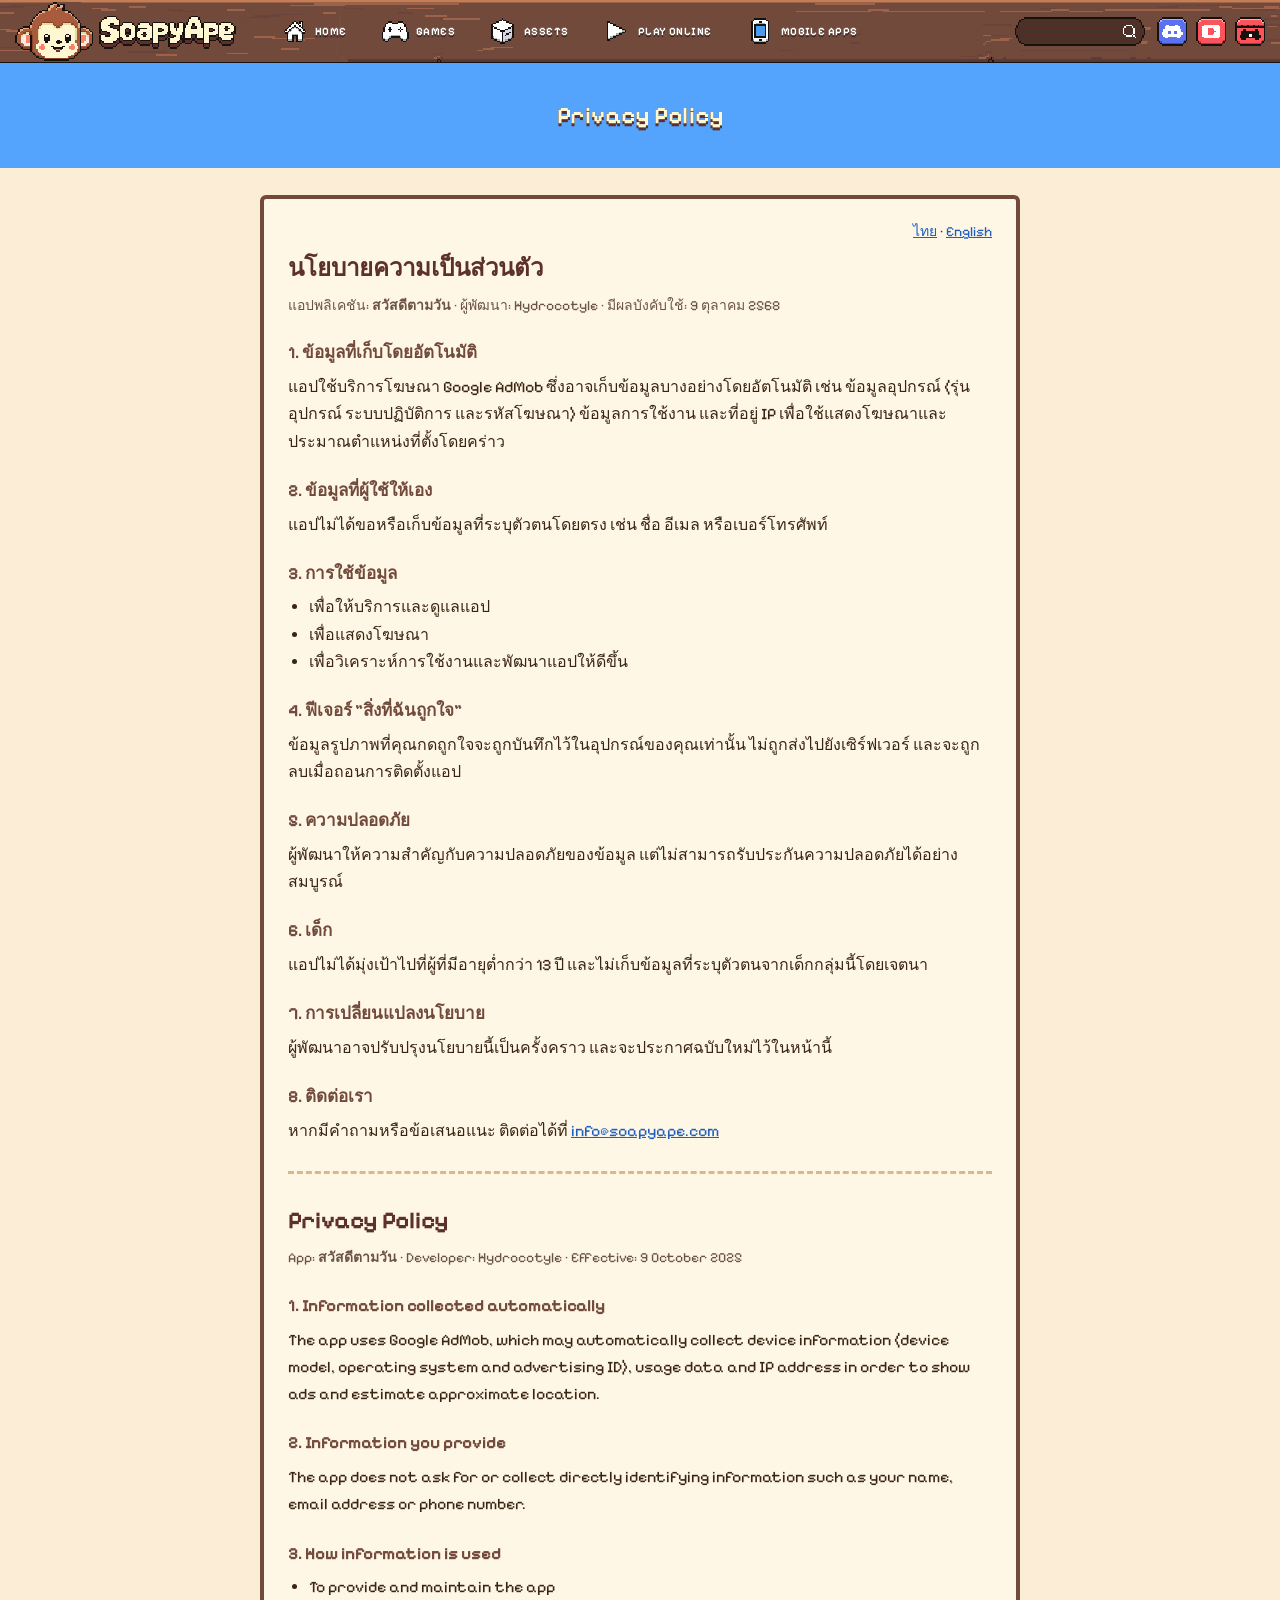
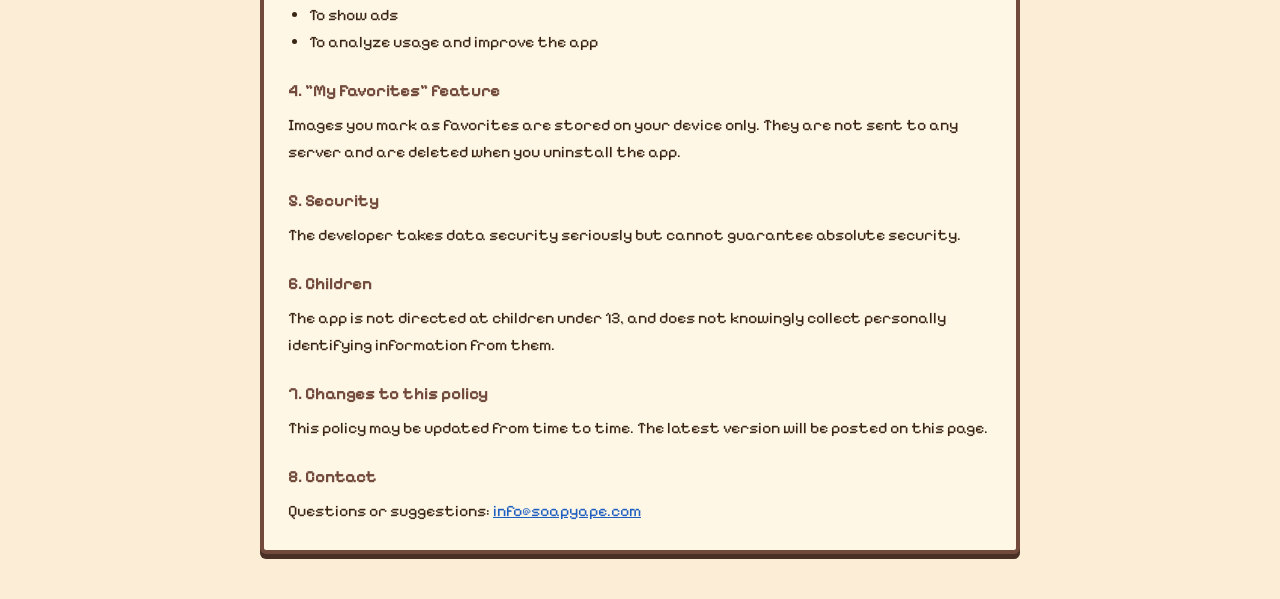
==== privacy/index.html @ 16822855 "Add files via upload" ====
<!doctype html>
<html lang="en">
<head>
  <meta charset="utf-8">
  <meta name="viewport" content="width=device-width, initial-scale=1">
  <title>Privacy Policy — SoapyApe</title>
  <meta name="description" content="Privacy policy for SoapyApe apps and games.">
  <link rel="icon" type="image/png" href="../assets/ui/logo-monkey.png">
  <link rel="preconnect" href="https://fonts.googleapis.com">
  <link rel="preconnect" href="https://fonts.gstatic.com" crossorigin>
  <link href="https://fonts.googleapis.com/css2?family=Pixelify+Sans:wght@400;600;700&display=swap" rel="stylesheet">
  <link rel="stylesheet" href="../css/style.css">
</head>
<body id="top">

<header class="topbar">
  <a class="brand" href="/" aria-label="SoapyApe home">
    <img class="monkey" src="../assets/ui/logo-monkey.png" alt="">
    <img class="wordmark" src="../assets/ui/logo-text.png" alt="SoapyApe">
  </a>
  <input type="checkbox" id="menu-toggle" class="menu-toggle" aria-label="Toggle menu">
  <label for="menu-toggle" class="burger" aria-hidden="true">☰</label>
  <nav class="nav" aria-label="Main">
    <a href="/"><img src="../assets/ui/icon-home.png" alt="">Home</a>
    <a href="/games/"><img src="../assets/ui/icon-games.png" alt="">Games</a>
    <a href="/assets/"><img src="../assets/ui/icon-assets.png" alt="">Assets</a>
    <a href="/play/"><img src="../assets/ui/icon-play.png" alt="">Play Online</a>
    <a href="/apps/"><img src="../assets/ui/icon-mobile.png" alt="">Mobile Apps</a>
  </nav>
  <div class="tools">
    <form class="search" role="search" onsubmit="return false"><input type="search" placeholder="" aria-label="Search"></form>
    <a href="#" aria-label="Discord"><img src="../assets/ui/icon-discord.png" alt="Discord"></a>
    <a href="#" aria-label="YouTube"><img src="../assets/ui/icon-youtube.png" alt="YouTube"></a>
    <a href="#" aria-label="itch.io"><img src="../assets/ui/icon-itch.png" alt="itch.io"></a>
  </div>
</header>

<main>
  <section class="page-banner"><h1>Privacy Policy</h1></section>

  <article class="doc">
    <nav class="lang" aria-label="Language"><a href="#th">ไทย</a> · <a href="#en">English</a></nav>

    <section id="th" lang="th">
      <h2>นโยบายความเป็นส่วนตัว</h2>
      <p class="meta">แอปพลิเคชัน: <strong>สวัสดีตามวัน</strong> · ผู้พัฒนา: Hydrocotyle · มีผลบังคับใช้: 9 ตุลาคม 2568</p>

      <h3>1. ข้อมูลที่เก็บโดยอัตโนมัติ</h3>
      <p>แอปใช้บริการโฆษณา Google AdMob ซึ่งอาจเก็บข้อมูลบางอย่างโดยอัตโนมัติ เช่น ข้อมูลอุปกรณ์ (รุ่นอุปกรณ์ ระบบปฏิบัติการ และรหัสโฆษณา) ข้อมูลการใช้งาน และที่อยู่ IP เพื่อใช้แสดงโฆษณาและประมาณตำแหน่งที่ตั้งโดยคร่าว</p>

      <h3>2. ข้อมูลที่ผู้ใช้ให้เอง</h3>
      <p>แอปไม่ได้ขอหรือเก็บข้อมูลที่ระบุตัวตนโดยตรง เช่น ชื่อ อีเมล หรือเบอร์โทรศัพท์</p>

      <h3>3. การใช้ข้อมูล</h3>
      <ul>
        <li>เพื่อให้บริการและดูแลแอป</li>
        <li>เพื่อแสดงโฆษณา</li>
        <li>เพื่อวิเคราะห์การใช้งานและพัฒนาแอปให้ดีขึ้น</li>
      </ul>

      <h3>4. ฟีเจอร์ "สิ่งที่ฉันถูกใจ"</h3>
      <p>ข้อมูลรูปภาพที่คุณกดถูกใจจะถูกบันทึกไว้ในอุปกรณ์ของคุณเท่านั้น ไม่ถูกส่งไปยังเซิร์ฟเวอร์ และจะถูกลบเมื่อถอนการติดตั้งแอป</p>

      <h3>5. ความปลอดภัย</h3>
      <p>ผู้พัฒนาให้ความสำคัญกับความปลอดภัยของข้อมูล แต่ไม่สามารถรับประกันความปลอดภัยได้อย่างสมบูรณ์</p>

      <h3>6. เด็ก</h3>
      <p>แอปไม่ได้มุ่งเป้าไปที่ผู้ที่มีอายุต่ำกว่า 13 ปี และไม่เก็บข้อมูลที่ระบุตัวตนจากเด็กกลุ่มนี้โดยเจตนา</p>

      <h3>7. การเปลี่ยนแปลงนโยบาย</h3>
      <p>ผู้พัฒนาอาจปรับปรุงนโยบายนี้เป็นครั้งคราว และจะประกาศฉบับใหม่ไว้ในหน้านี้</p>

      <h3>8. ติดต่อเรา</h3>
      <p>หากมีคำถามหรือข้อเสนอแนะ ติดต่อได้ที่ <a href="mailto:info@soapyape.com">info@soapyape.com</a></p>
    </section>

    <hr>

    <section id="en" lang="en">
      <h2>Privacy Policy</h2>
      <p class="meta">App: <strong>สวัสดีตามวัน</strong> · Developer: Hydrocotyle · Effective: 9 October 2025</p>

      <h3>1. Information collected automatically</h3>
      <p>The app uses Google AdMob, which may automatically collect device information (device model, operating system and advertising ID), usage data and IP address in order to show ads and estimate approximate location.</p>

      <h3>2. Information you provide</h3>
      <p>The app does not ask for or collect directly identifying information such as your name, email address or phone number.</p>

      <h3>3. How information is used</h3>
      <ul>
        <li>To provide and maintain the app</li>
        <li>To show ads</li>
        <li>To analyze usage and improve the app</li>
      </ul>

      <h3>4. "My Favorites" feature</h3>
      <p>Images you mark as favorites are stored on your device only. They are not sent to any server and are deleted when you uninstall the app.</p>

      <h3>5. Security</h3>
      <p>The developer takes data security seriously but cannot guarantee absolute security.</p>

      <h3>6. Children</h3>
      <p>The app is not directed at children under 13, and does not knowingly collect personally identifying information from them.</p>

      <h3>7. Changes to this policy</h3>
      <p>This policy may be updated from time to time. The latest version will be posted on this page.</p>

      <h3>8. Contact</h3>
      <p>Questions or suggestions: <a href="mailto:info@soapyape.com">info@soapyape.com</a></p>
    </section>
  </article>
</main>

</footer>

<a id="to-top-float" class="to-top-float" href="#top" aria-label="Back to top" hidden><img src="../assets/ui/btn-top-float.png" alt=""></a>

<script>
(function(){
  var btn=document.getElementById('to-top-float'); if(!btn) return;
  btn.hidden=false;
  function update(){ var max=document.documentElement.scrollHeight-window.innerHeight; btn.classList.toggle('show', max>40 && window.scrollY>Math.min(300,max*0.6)); }
  window.addEventListener('scroll',update,{passive:true}); window.addEventListener('resize',update); update();
})();
</script>

</body>
</html>
---- css/style.css ----
/* SoapyApe — pixel art layout.
   All art is drawn for an 836px-wide design. --s is the integer-ish pixel scale.
   Left/Right pieces are fixed caps, Center pieces repeat-x so the page stretches. */
:root{
  --s:1;
  --cream:#fcead6; --ink:#3a2412; --paper:#fcead6;
  --u:url(../assets/ui/);
}
@media (min-width:900px){:root{--s:1.5}}
@media (min-width:1600px){:root{--s:2}}

*{box-sizing:border-box}
html{scroll-behavior:smooth}
body{margin:0;min-height:100vh;display:flex;flex-direction:column;background:var(--cream) url(../assets/ui/tile-cream.png);color:var(--ink);font-family:"Pixelify Sans",system-ui,sans-serif}
img,i,.px,.topbar,.nav a,.search,.card,.card .btn{image-rendering:pixelated}
img{display:block}
a{color:inherit;text-decoration:none}
.sr-only{position:absolute;width:1px;height:1px;overflow:hidden;clip:rect(0 0 0 0);white-space:nowrap}

/* 3-part stretchable strip: caps shrink on narrow screens, center repeats */
.strip{display:flex;width:100%;overflow:hidden}
.strip i{display:block;height:100%;background-repeat:no-repeat}
.strip .c{flex:1 1 0;background-repeat:repeat-x}
.strip .l,.strip .r{flex:0 1 var(--cap);min-width:0}

/* ---------- top bar ---------- */
.topbar{position:relative;z-index:5;height:calc(42px*var(--s));background-color:#724a3c;background-image:url(../assets/ui/bar-top-left.png),url(../assets/ui/bar-top-right.png),url(../assets/ui/bar-top-center.png);background-repeat:no-repeat,no-repeat,repeat-x;background-position:left top,right top,left top;background-size:auto 100%;
  display:flex;align-items:center;gap:calc(10px*var(--s));padding:0 calc(10px*var(--s))}
.brand{display:flex;align-items:center;gap:calc(4px*var(--s));flex:none}
.brand .monkey{width:calc(52px*var(--s));height:auto}
.brand .wordmark{width:calc(91px*var(--s));height:auto}
.nav{display:flex;align-items:center;gap:calc(6px*var(--s));margin-left:calc(12px*var(--s));flex:1}
.nav a{position:relative;display:flex;align-items:center;gap:calc(4px*var(--s));height:calc(25px*var(--s));padding:0 calc(8px*var(--s));
  color:#fff;font-weight:700;text-transform:uppercase;letter-spacing:.04em;font-size:max(11px,calc(7.5px*var(--s)));white-space:nowrap;text-shadow:0 2px 0 rgba(0,0,0,.45)}
.nav a img{height:calc(18px*var(--s));width:auto}
.nav a:hover{filter:brightness(1.18)}
/* active pill = nav-home.png (56x25), icon is baked in */
.nav a.active{width:calc(56px*var(--s));padding:0 0 0 calc(24px*var(--s));font-size:max(9px,calc(6.2px*var(--s)));letter-spacing:0;background:url(../assets/ui/nav-home.png) no-repeat 0 0/100% 100%;color:#fff}
.tools{display:flex;align-items:center;gap:calc(6px*var(--s));flex:none}
.tools img{width:calc(20px*var(--s));height:auto}
.search{width:calc(87px*var(--s));height:calc(19px*var(--s));background:url(../assets/ui/search.png) no-repeat 0 0/100% 100%;margin-right:calc(2px*var(--s))}
.search input{width:calc(66px*var(--s));height:100%;background:none;border:0;outline:0;padding:0 0 0 calc(7px*var(--s));color:#fff;font:inherit;font-size:max(11px,calc(7px*var(--s)))}
.search input::placeholder{color:#c9a98a}
.menu-toggle,.burger{display:none}

/* ---------- hero ---------- */
.hero{position:relative;height:calc(240px*var(--s));background:#54a4fe}
.hero-bg{position:absolute;inset:0;--cap:calc(456px*var(--s))}
.hero-bg i{background-size:auto calc(304px*var(--s));background-position:left bottom}
.hero-bg .l{background-image:url(../assets/ui/hero-left.png)}
.hero-bg .c{background-image:url(../assets/ui/hero-center.png)}
.hero-bg .r{background-image:url(../assets/ui/hero-right.png);background-position:right bottom}
.hero-logo{position:absolute;left:50%;top:calc(26px*var(--s));width:calc(273px*var(--s));max-width:92%;height:auto;transform:translateX(-50%);animation:logo-float 3.6s ease-in-out infinite;will-change:transform}
@keyframes logo-float{0%,100%{transform:translate(-50%,0)}50%{transform:translate(-50%,calc(var(--s)*-6px))}}
.bubbles{position:absolute;left:50%;bottom:calc(36px*var(--s));width:calc(440px*var(--s));max-width:100%;height:0;transform:translateX(-50%);pointer-events:none}
.bubbles img{position:absolute;left:calc(50% + var(--x));bottom:0;width:calc(var(--w)*var(--s));height:auto;margin-left:calc(var(--w)*var(--s)/-2);opacity:0;will-change:transform,opacity;animation:bubble var(--t) linear var(--d) infinite}
@keyframes bubble{
  0%{transform:translate(0,0) scale(.55);opacity:0}
  12%{opacity:.95}
  50%{transform:translate(calc(var(--dx)*var(--s)),calc(var(--s)*-75px)) scale(.85)}
  80%{opacity:.9}
  100%{transform:translate(calc(var(--dx)*var(--s)*-.5),calc(var(--s)*-150px)) scale(1);opacity:0}
}
.edge{position:absolute;left:0;right:0;bottom:0;height:calc(106px*var(--s));--cap:calc(349px*var(--s));pointer-events:none}
.edge i{background-size:auto 100%;background-position:left bottom}
.edge .l{background-image:url(../assets/ui/edge-left.png)}
.edge .c{background-image:url(../assets/ui/edge-center.png)}
.edge .r{background-image:url(../assets/ui/edge-right.png);background-position:right bottom}

/* ---------- cards ---------- */
main{flex:1}
.cards{display:grid;grid-template-columns:repeat(5,minmax(0,calc(137px*var(--s))));justify-content:center;gap:calc(10px*var(--s));padding:calc(6px*var(--s)) calc(10px*var(--s)) calc(20px*var(--s))}
.card{container-type:inline-size;position:relative;aspect-ratio:137/144;background:url(../assets/ui/card-frame.png) no-repeat 0 0/100% 100%;image-rendering:pixelated}
.card h2{position:absolute;left:0;right:0;top:0;height:19.7cqw;margin:0;display:flex;align-items:center;justify-content:center;font-size:6.6cqw;font-weight:700;color:var(--cream);text-shadow:0 .8cqw 0 rgba(0,0,0,.4);text-align:center}
.thumb{position:absolute;left:4.4cqw;top:20.8cqw;width:91.2cqw;height:45cqw;overflow:hidden;border-radius:2cqw;display:block}
.thumb img{width:100%;height:100%;object-fit:cover}
.card .title{position:absolute;left:4cqw;right:4cqw;top:69cqw;margin:0;text-align:center;font-size:6.4cqw;font-weight:600;color:var(--ink);white-space:nowrap;overflow:hidden;text-overflow:ellipsis}
.card .btn{position:absolute;left:14.2cqw;top:84.5cqw;width:71.5cqw;height:14.6cqw;background:url(../assets/ui/btn.png) no-repeat 0 0/100% 100%;display:flex;align-items:center;justify-content:center;gap:1.5cqw;color:#fff;font-weight:700;font-size:6cqw;text-shadow:0 .7cqw 0 rgba(0,0,0,.35)}
.card .btn:hover{filter:brightness(1.12)}
.card .btn img{height:9cqw;width:auto}
.card .btn.disabled{filter:saturate(.8) brightness(.95)}

/* ---------- footer ---------- */
.footer{position:relative;height:calc(147px*var(--s));flex:none}
.f-bg{position:absolute;inset:0;--cap:calc(349px*var(--s))}
.f-bg i{background-size:auto 100%;background-position:left bottom}
.f-bg .l{background-image:url(../assets/ui/footer-left.png)}
.f-bg .c{background-image:url(../assets/ui/footer-center.png)}
.f-bg .r{background-image:url(../assets/ui/footer-right.png);background-position:right bottom}
.f-bar{position:absolute;left:0;right:0;bottom:0;height:calc(41px*var(--s));display:flex;align-items:center;justify-content:flex-end;padding:0 calc(10px*var(--s)) calc(2px*var(--s))}
.f-links{margin-right:max(48px,calc(32px*var(--s)));display:flex;align-items:center;gap:calc(18px*var(--s));color:#fff;font-weight:600;font-size:max(11px,calc(7px*var(--s)));text-shadow:0 2px 0 rgba(0,0,0,.4)}
.f-links a{display:flex;align-items:center;gap:calc(5px*var(--s))}
.f-links a img{width:calc(20px*var(--s));height:auto}
.f-links .up img{width:calc(26px*var(--s));height:calc(26px*var(--s))}
.f-links a:hover{filter:brightness(1.15)}

/* ---------- small screens: hamburger ---------- */
@media (max-width:899px){
  .topbar{flex-wrap:wrap;height:auto;min-height:42px;background-size:auto 42px;padding:0 8px;gap:0}
  .brand{height:42px}
  .burger{display:flex;align-items:center;justify-content:center;margin-left:auto;width:44px;height:42px;color:#fff;font-size:26px;cursor:pointer}
  .nav,.tools{display:none;flex:0 0 100%;width:100%;margin:0}
  .menu-toggle:checked ~ .nav{display:flex;flex-direction:column;align-items:stretch;gap:4px;padding:8px 0;background:#724a3c}
  .menu-toggle:checked ~ .tools{display:flex;justify-content:flex-start;padding:8px 4px;background:#724a3c}
  .search{flex:none}
  .cards{grid-template-columns:repeat(2,minmax(0,200px))}
  .f-links{gap:10px}
  .f-bar .brand{display:none}
  .f-bar{justify-content:flex-end}
}
@media (max-width:420px){.cards{grid-template-columns:repeat(2,minmax(0,1fr))}}

/* ---------- floating back-to-top ---------- */
.to-top-float{position:fixed;right:max(14px,env(safe-area-inset-right));bottom:max(14px,env(safe-area-inset-bottom));z-index:20;width:calc(26px*max(1.5,var(--s)));aspect-ratio:1;opacity:0;visibility:hidden;transform:translateY(12px);transition:opacity .25s,transform .25s,visibility 0s .25s}
.to-top-float img{width:100%;height:100%}
.to-top-float.show{opacity:1;visibility:visible;transform:none;transition:opacity .25s,transform .25s}
.to-top-float:hover{filter:brightness(1.15)}
.to-top-float:active{transform:translateY(2px)}
@media (prefers-reduced-motion:reduce){html{scroll-behavior:auto}.to-top-float{transition:none}}

/* ---------- text pages (privacy etc.) ---------- */
.page-banner{height:calc(70px*var(--s));display:flex;align-items:center;justify-content:center;background:#54a4fe url(../assets/ui/hero-center.png) repeat-x left top/auto calc(304px*var(--s))}
.page-banner h1{margin:0;font-size:max(22px,calc(16px*var(--s)));color:#fff7d2;text-shadow:0 calc(2px*var(--s)) 0 #5c312d,0 0 0 #16120f;letter-spacing:.02em;text-align:center;padding:0 12px}
.doc{max-width:760px;margin:calc(18px*var(--s)) auto calc(30px*var(--s));padding:calc(14px*var(--s)) calc(16px*var(--s));background:#fff7e6;border:4px solid #724a3c;border-radius:6px;box-shadow:0 5px 0 #4a2f25;line-height:1.7;font-size:16px}
.doc h2{margin:.2em 0 .1em;font-size:24px;color:#5c312d}
.doc h3{margin:1.3em 0 .2em;font-size:17px;color:#724a3c}
.doc p,.doc ul{margin:.3em 0}
.doc ul{padding-left:1.3em}
.doc .meta{color:#6b5444;font-size:14px}
.doc .lang{text-align:right;font-size:14px}
.doc a{color:#1f5fbf;text-decoration:underline}
.doc hr{border:0;border-top:3px dashed #d8b98f;margin:calc(18px*var(--s)) 0}
@media (max-width:760px){.doc{margin-left:12px;margin-right:12px}}
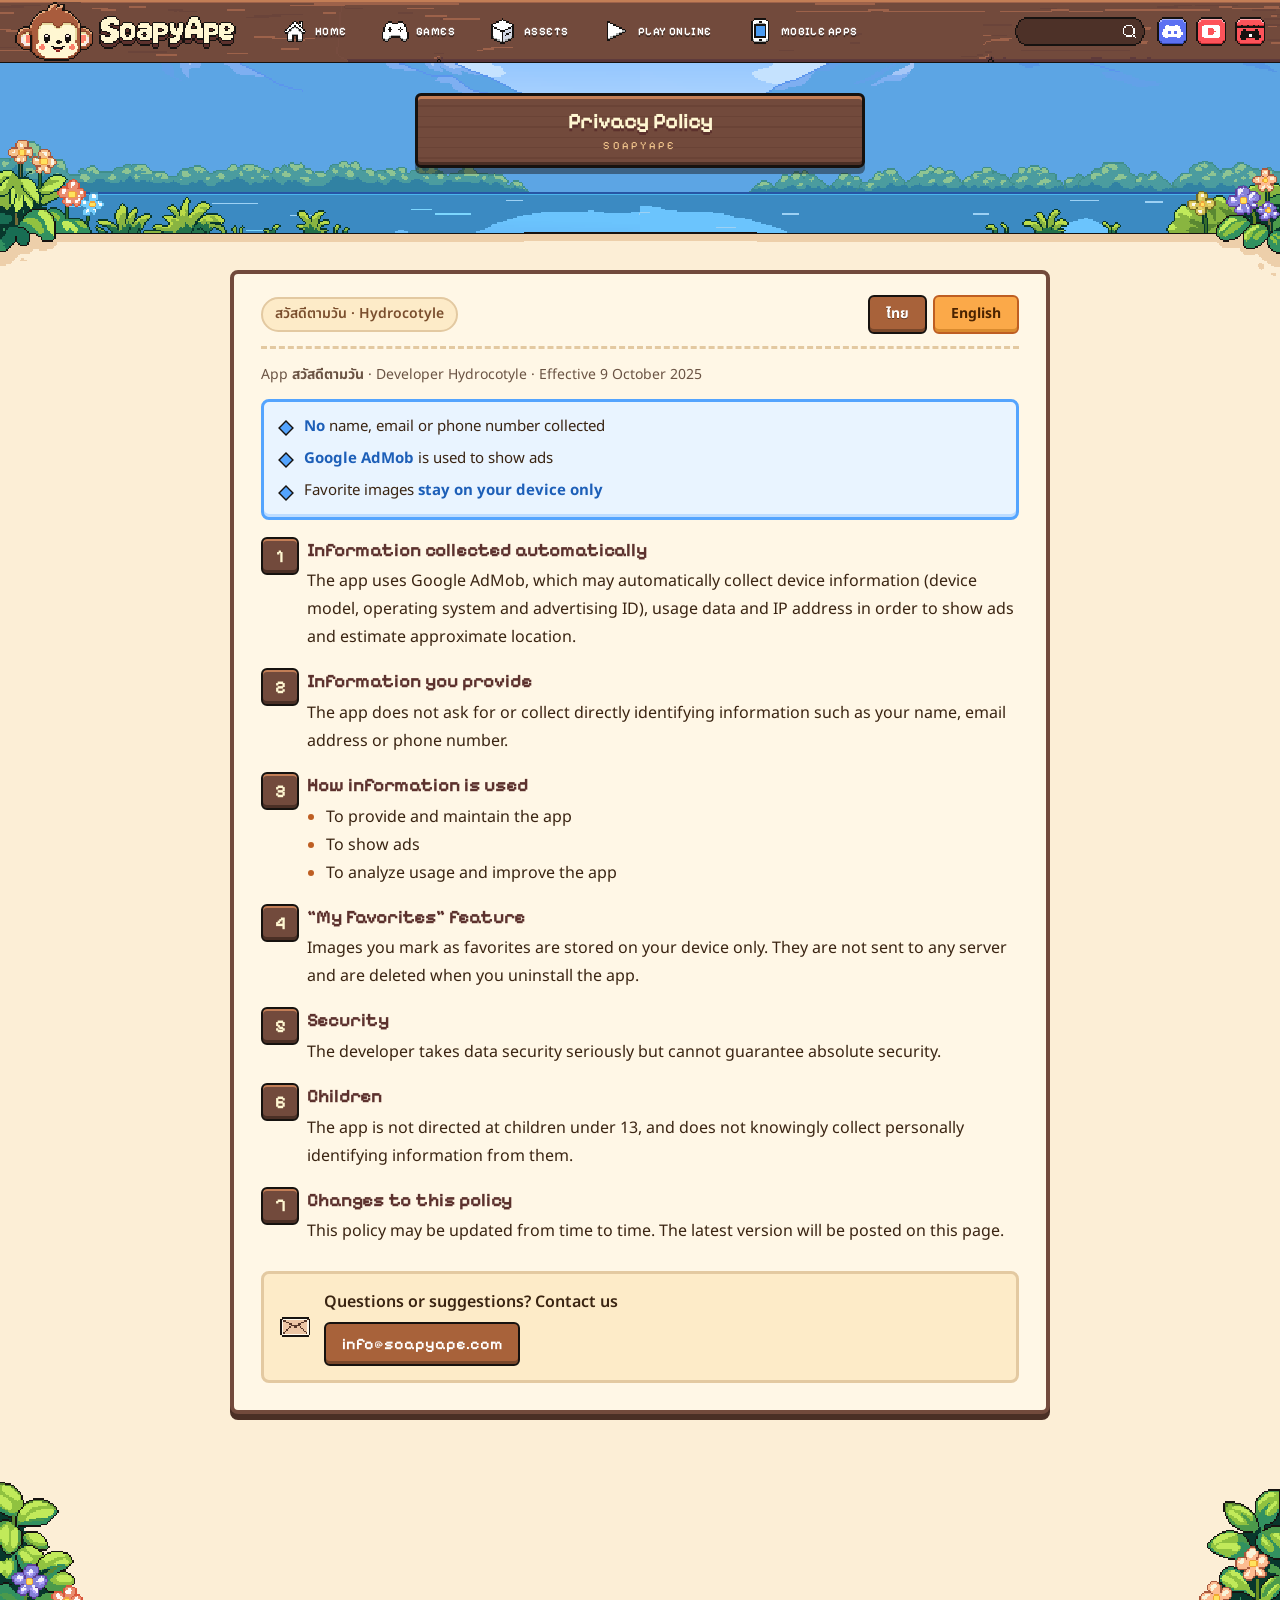
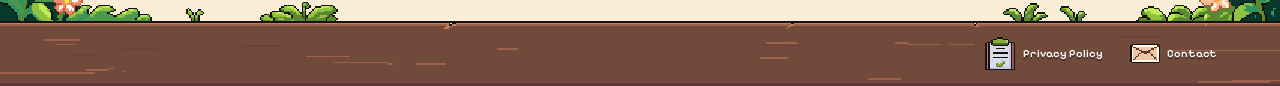
==== commit 6a030a0a: "Add files via upload" ====
--- a/privacy/index.html
+++ b/privacy/index.html
@@ -8,8 +8,9 @@
   <link rel="icon" type="image/png" href="../assets/ui/logo-monkey.png">
   <link rel="preconnect" href="https://fonts.googleapis.com">
   <link rel="preconnect" href="https://fonts.gstatic.com" crossorigin>
-  <link href="https://fonts.googleapis.com/css2?family=Pixelify+Sans:wght@400;600;700&display=swap" rel="stylesheet">
+  <link href="https://fonts.googleapis.com/css2?family=Pixelify+Sans:wght@400;600;700&family=Noto+Sans+Thai:wght@400;600;700&display=swap" rel="stylesheet">
   <link rel="stylesheet" href="../css/style.css">
+  <link rel="stylesheet" href="../css/page.css">
 </head>
 <body id="top">
 
@@ -36,85 +37,93 @@
 </header>
 
 <main>
-  <section class="page-banner"><h1>Privacy Policy</h1></section>
+  <section class="hero page-hero">
+    <div class="hero-bg strip" aria-hidden="true"><i class="l"></i><i class="c"></i><i class="r"></i></div>
+    <div class="sign"><h1 data-th="นโยบายความเป็นส่วนตัว" data-en="Privacy Policy">Privacy Policy</h1><p>SoapyApe</p></div>
+    <div class="edge strip" aria-hidden="true"><i class="l"></i><i class="c"></i><i class="r"></i></div>
+  </section>
 
   <article class="doc">
-    <nav class="lang" aria-label="Language"><a href="#th">ไทย</a> · <a href="#en">English</a></nav>
+    <div class="doc-top">
+      <p class="pill">สวัสดีตามวัน · Hydrocotyle</p>
+      <div class="lang" role="group" aria-label="Language">
+        <button type="button" data-lang="th" aria-pressed="true">ไทย</button>
+        <button type="button" data-lang="en" aria-pressed="false">English</button>
+      </div>
+    </div>
 
-    <section id="th" lang="th">
-      <h2>นโยบายความเป็นส่วนตัว</h2>
-      <p class="meta">แอปพลิเคชัน: <strong>สวัสดีตามวัน</strong> · ผู้พัฒนา: Hydrocotyle · มีผลบังคับใช้: 9 ตุลาคม 2568</p>
+    <div id="th" class="langbox" lang="th">
+      <p class="meta">แอปพลิเคชัน <strong>สวัสดีตามวัน</strong> · ผู้พัฒนา Hydrocotyle · มีผลบังคับใช้ 9 ตุลาคม 2568</p>
+      <ul class="tldr" aria-label="สรุปสั้น ๆ">
+        <li><b>ไม่เก็บ</b>ชื่อ อีเมล หรือเบอร์โทรศัพท์</li>
+        <li>ใช้ <b>Google AdMob</b> เพื่อแสดงโฆษณา</li>
+        <li>รูปที่กด “ถูกใจ” <b>อยู่ในเครื่องคุณเท่านั้น</b></li>
+      </ul>
+        <section class="sec"><h3>ข้อมูลที่เก็บโดยอัตโนมัติ</h3><p>แอปใช้บริการโฆษณา Google AdMob ซึ่งอาจเก็บข้อมูลบางอย่างโดยอัตโนมัติ เช่น ข้อมูลอุปกรณ์ (รุ่นอุปกรณ์ ระบบปฏิบัติการ และรหัสโฆษณา) ข้อมูลการใช้งาน และที่อยู่ IP เพื่อใช้แสดงโฆษณาและประมาณตำแหน่งที่ตั้งโดยคร่าว</p></section>
+        <section class="sec"><h3>ข้อมูลที่ผู้ใช้ให้เอง</h3><p>แอปไม่ได้ขอหรือเก็บข้อมูลที่ระบุตัวตนโดยตรง เช่น ชื่อ อีเมล หรือเบอร์โทรศัพท์</p></section>
+        <section class="sec"><h3>การใช้ข้อมูล</h3><ul><li>เพื่อให้บริการและดูแลแอป</li><li>เพื่อแสดงโฆษณา</li><li>เพื่อวิเคราะห์การใช้งานและพัฒนาแอปให้ดีขึ้น</li></ul></section>
+        <section class="sec"><h3>ฟีเจอร์ “สิ่งที่ฉันถูกใจ”</h3><p>ข้อมูลรูปภาพที่คุณกดถูกใจจะถูกบันทึกไว้ในอุปกรณ์ของคุณเท่านั้น ไม่ถูกส่งไปยังเซิร์ฟเวอร์ และจะถูกลบเมื่อถอนการติดตั้งแอป</p></section>
+        <section class="sec"><h3>ความปลอดภัย</h3><p>ผู้พัฒนาให้ความสำคัญกับความปลอดภัยของข้อมูล แต่ไม่สามารถรับประกันความปลอดภัยได้อย่างสมบูรณ์</p></section>
+        <section class="sec"><h3>เด็ก</h3><p>แอปไม่ได้มุ่งเป้าไปที่ผู้ที่มีอายุต่ำกว่า 13 ปี และไม่เก็บข้อมูลที่ระบุตัวตนจากเด็กกลุ่มนี้โดยเจตนา</p></section>
+        <section class="sec"><h3>การเปลี่ยนแปลงนโยบาย</h3><p>ผู้พัฒนาอาจปรับปรุงนโยบายนี้เป็นครั้งคราว และจะประกาศฉบับใหม่ไว้ในหน้านี้</p></section>
+    </div>
 
-      <h3>1. ข้อมูลที่เก็บโดยอัตโนมัติ</h3>
-      <p>แอปใช้บริการโฆษณา Google AdMob ซึ่งอาจเก็บข้อมูลบางอย่างโดยอัตโนมัติ เช่น ข้อมูลอุปกรณ์ (รุ่นอุปกรณ์ ระบบปฏิบัติการ และรหัสโฆษณา) ข้อมูลการใช้งาน และที่อยู่ IP เพื่อใช้แสดงโฆษณาและประมาณตำแหน่งที่ตั้งโดยคร่าว</p>
+    <div id="en" class="langbox" lang="en" hidden>
+      <p class="meta">App <strong>สวัสดีตามวัน</strong> · Developer Hydrocotyle · Effective 9 October 2025</p>
+      <ul class="tldr" aria-label="Summary">
+        <li><b>No</b> name, email or phone number collected</li>
+        <li><b>Google AdMob</b> is used to show ads</li>
+        <li>Favorite images <b>stay on your device only</b></li>
+      </ul>
+        <section class="sec"><h3>Information collected automatically</h3><p>The app uses Google AdMob, which may automatically collect device information (device model, operating system and advertising ID), usage data and IP address in order to show ads and estimate approximate location.</p></section>
+        <section class="sec"><h3>Information you provide</h3><p>The app does not ask for or collect directly identifying information such as your name, email address or phone number.</p></section>
+        <section class="sec"><h3>How information is used</h3><ul><li>To provide and maintain the app</li><li>To show ads</li><li>To analyze usage and improve the app</li></ul></section>
+        <section class="sec"><h3>“My Favorites” feature</h3><p>Images you mark as favorites are stored on your device only. They are not sent to any server and are deleted when you uninstall the app.</p></section>
+        <section class="sec"><h3>Security</h3><p>The developer takes data security seriously but cannot guarantee absolute security.</p></section>
+        <section class="sec"><h3>Children</h3><p>The app is not directed at children under 13, and does not knowingly collect personally identifying information from them.</p></section>
+        <section class="sec"><h3>Changes to this policy</h3><p>This policy may be updated from time to time. The latest version will be posted on this page.</p></section>
+    </div>
 
-      <h3>2. ข้อมูลที่ผู้ใช้ให้เอง</h3>
-      <p>แอปไม่ได้ขอหรือเก็บข้อมูลที่ระบุตัวตนโดยตรง เช่น ชื่อ อีเมล หรือเบอร์โทรศัพท์</p>
-
-      <h3>3. การใช้ข้อมูล</h3>
-      <ul>
-        <li>เพื่อให้บริการและดูแลแอป</li>
-        <li>เพื่อแสดงโฆษณา</li>
-        <li>เพื่อวิเคราะห์การใช้งานและพัฒนาแอปให้ดีขึ้น</li>
-      </ul>
-
-      <h3>4. ฟีเจอร์ "สิ่งที่ฉันถูกใจ"</h3>
-      <p>ข้อมูลรูปภาพที่คุณกดถูกใจจะถูกบันทึกไว้ในอุปกรณ์ของคุณเท่านั้น ไม่ถูกส่งไปยังเซิร์ฟเวอร์ และจะถูกลบเมื่อถอนการติดตั้งแอป</p>
-
-      <h3>5. ความปลอดภัย</h3>
-      <p>ผู้พัฒนาให้ความสำคัญกับความปลอดภัยของข้อมูล แต่ไม่สามารถรับประกันความปลอดภัยได้อย่างสมบูรณ์</p>
-
-      <h3>6. เด็ก</h3>
-      <p>แอปไม่ได้มุ่งเป้าไปที่ผู้ที่มีอายุต่ำกว่า 13 ปี และไม่เก็บข้อมูลที่ระบุตัวตนจากเด็กกลุ่มนี้โดยเจตนา</p>
-
-      <h3>7. การเปลี่ยนแปลงนโยบาย</h3>
-      <p>ผู้พัฒนาอาจปรับปรุงนโยบายนี้เป็นครั้งคราว และจะประกาศฉบับใหม่ไว้ในหน้านี้</p>
-
-      <h3>8. ติดต่อเรา</h3>
-      <p>หากมีคำถามหรือข้อเสนอแนะ ติดต่อได้ที่ <a href="mailto:info@soapyape.com">info@soapyape.com</a></p>
-    </section>
-
-    <hr>
-
-    <section id="en" lang="en">
-      <h2>Privacy Policy</h2>
-      <p class="meta">App: <strong>สวัสดีตามวัน</strong> · Developer: Hydrocotyle · Effective: 9 October 2025</p>
-
-      <h3>1. Information collected automatically</h3>
-      <p>The app uses Google AdMob, which may automatically collect device information (device model, operating system and advertising ID), usage data and IP address in order to show ads and estimate approximate location.</p>
-
-      <h3>2. Information you provide</h3>
-      <p>The app does not ask for or collect directly identifying information such as your name, email address or phone number.</p>
-
-      <h3>3. How information is used</h3>
-      <ul>
-        <li>To provide and maintain the app</li>
-        <li>To show ads</li>
-        <li>To analyze usage and improve the app</li>
-      </ul>
-
-      <h3>4. "My Favorites" feature</h3>
-      <p>Images you mark as favorites are stored on your device only. They are not sent to any server and are deleted when you uninstall the app.</p>
-
-      <h3>5. Security</h3>
-      <p>The developer takes data security seriously but cannot guarantee absolute security.</p>
-
-      <h3>6. Children</h3>
-      <p>The app is not directed at children under 13, and does not knowingly collect personally identifying information from them.</p>
-
-      <h3>7. Changes to this policy</h3>
-      <p>This policy may be updated from time to time. The latest version will be posted on this page.</p>
-
-      <h3>8. Contact</h3>
-      <p>Questions or suggestions: <a href="mailto:info@soapyape.com">info@soapyape.com</a></p>
-    </section>
+    <aside class="contact">
+      <img src="../assets/ui/icon-mail.png" alt="">
+      <div>
+        <p class="c-th" data-th="มีคำถามหรือข้อเสนอแนะ? ติดต่อเรา" data-en="Questions or suggestions? Contact us">มีคำถามหรือข้อเสนอแนะ? ติดต่อเรา</p>
+        <a class="mailbtn" href="mailto:info@soapyape.com">info@soapyape.com</a>
+      </div>
+    </aside>
   </article>
 </main>
 
+<footer class="footer">
+  <div class="f-bg strip" aria-hidden="true"><i class="l"></i><i class="c"></i><i class="r"></i></div>
+  <div class="f-bar">
+    <div class="f-links">
+      <a href="/privacy/"><img src="../assets/ui/icon-privacy.png" alt="">Privacy Policy</a>
+      <a href="mailto:info@soapyape.com"><img src="../assets/ui/icon-mail.png" alt="">Contact</a>
+    </div>
+  </div>
 </footer>
 
 <a id="to-top-float" class="to-top-float" href="#top" aria-label="Back to top" hidden><img src="../assets/ui/btn-top-float.png" alt=""></a>
 
+<script>
+(function(){
+  var boxes={th:document.getElementById('th'),en:document.getElementById('en')};
+  var btns=document.querySelectorAll('.lang button');
+  function set(l){
+    for(var k in boxes) boxes[k].hidden=(k!==l);
+    btns.forEach(function(b){b.setAttribute('aria-pressed',String(b.dataset.lang===l));});
+    document.querySelectorAll('[data-th]').forEach(function(e){e.textContent=e.getAttribute('data-'+l);});
+    document.documentElement.lang=l;
+    try{localStorage.setItem('soapyape-lang',l)}catch(e){}
+  }
+  btns.forEach(function(b){b.addEventListener('click',function(){set(b.dataset.lang)});});
+  var start='th';
+  try{ var s=localStorage.getItem('soapyape-lang'); if(s) start=s; else if(!/^th/i.test(navigator.language||'')) start='en'; }catch(e){}
+  if(location.hash==='#en') start='en'; if(location.hash==='#th') start='th';
+  set(start);
+})();
+</script>
 <script>
 (function(){
   var btn=document.getElementById('to-top-float'); if(!btn) return;
--- a/css/style.css
+++ b/css/style.css
@@ -117,17 +117,3 @@
 .to-top-float:hover{filter:brightness(1.15)}
 .to-top-float:active{transform:translateY(2px)}
 @media (prefers-reduced-motion:reduce){html{scroll-behavior:auto}.to-top-float{transition:none}}
-
-/* ---------- text pages (privacy etc.) ---------- */
-.page-banner{height:calc(70px*var(--s));display:flex;align-items:center;justify-content:center;background:#54a4fe url(../assets/ui/hero-center.png) repeat-x left top/auto calc(304px*var(--s))}
-.page-banner h1{margin:0;font-size:max(22px,calc(16px*var(--s)));color:#fff7d2;text-shadow:0 calc(2px*var(--s)) 0 #5c312d,0 0 0 #16120f;letter-spacing:.02em;text-align:center;padding:0 12px}
-.doc{max-width:760px;margin:calc(18px*var(--s)) auto calc(30px*var(--s));padding:calc(14px*var(--s)) calc(16px*var(--s));background:#fff7e6;border:4px solid #724a3c;border-radius:6px;box-shadow:0 5px 0 #4a2f25;line-height:1.7;font-size:16px}
-.doc h2{margin:.2em 0 .1em;font-size:24px;color:#5c312d}
-.doc h3{margin:1.3em 0 .2em;font-size:17px;color:#724a3c}
-.doc p,.doc ul{margin:.3em 0}
-.doc ul{padding-left:1.3em}
-.doc .meta{color:#6b5444;font-size:14px}
-.doc .lang{text-align:right;font-size:14px}
-.doc a{color:#1f5fbf;text-decoration:underline}
-.doc hr{border:0;border-top:3px dashed #d8b98f;margin:calc(18px*var(--s)) 0}
-@media (max-width:760px){.doc{margin-left:12px;margin-right:12px}}
--- a/css/page.css
+++ b/css/page.css
@@ -0,0 +1,52 @@
+/* Text pages (privacy etc.). Loaded after style.css; uses --s scale and the hero strips. */
+.page-hero{height:calc(150px*var(--s))}
+.page-hero .edge{height:calc(106px*var(--s))}
+.sign{position:absolute;left:50%;top:calc(20px*var(--s));transform:translateX(-50%);z-index:2;text-align:center;
+  min-width:min(86%,calc(300px*var(--s)));padding:calc(8px*var(--s)) calc(18px*var(--s)) calc(9px*var(--s));
+  background:repeating-linear-gradient(180deg,#724a3c 0 calc(6px*var(--s)),#6a4336 calc(6px*var(--s)) calc(7px*var(--s)));
+  border:calc(2px*var(--s)) solid #16120f;border-radius:calc(4px*var(--s));
+  box-shadow:inset 0 calc(2px*var(--s)) 0 #c37e56,inset 0 calc(-2px*var(--s)) 0 #4a2f25,0 calc(4px*var(--s)) 0 rgba(22,18,16,.45)}
+.sign h1{margin:0;font-size:max(22px,calc(14px*var(--s)));line-height:1.25;color:#fff7d2;text-shadow:0 calc(2px*var(--s)) 0 #5c312d}
+.sign p{margin:calc(2px*var(--s)) 0 0;font-size:max(11px,calc(6px*var(--s)));letter-spacing:.3em;text-transform:uppercase;color:#f5c98f}
+
+.doc{--wood:#724a3c;--wood-d:#4a2f25;--ink:#3a2412;
+  position:relative;max-width:820px;margin:calc(-12px*var(--s)) auto calc(34px*var(--s));padding:calc(14px*var(--s)) calc(18px*var(--s)) calc(18px*var(--s));
+  background:#fff7e6;color:var(--ink);border:4px solid var(--wood);border-radius:8px;box-shadow:0 6px 0 var(--wood-d);
+  font-family:"Noto Sans Thai","Pixelify Sans",system-ui,sans-serif;font-size:16px;line-height:1.75;z-index:3}
+.doc-top{display:flex;flex-wrap:wrap;gap:10px;align-items:center;justify-content:space-between;padding-bottom:12px;border-bottom:3px dashed #e3c9a1}
+.pill{margin:0;padding:3px 12px;border-radius:999px;background:#fdebc8;border:2px solid #e3c9a1;color:#7a4e2d;font-size:14px;font-weight:600}
+.lang{display:flex;gap:6px}
+.lang button{font:inherit;font-weight:700;font-size:14px;padding:5px 16px;cursor:pointer;color:#fff;background:#a8623a;border:2px solid #16120f;border-radius:6px;box-shadow:inset 0 -3px 0 rgba(0,0,0,.28);text-shadow:0 1px 0 rgba(0,0,0,.4)}
+.lang button[aria-pressed="true"]{background:#fba949;border-color:#be5e22;color:#4a2300;text-shadow:none;box-shadow:inset 0 -3px 0 #d98a2e}
+.lang button:hover{filter:brightness(1.08)}
+.lang button:focus-visible{outline:3px solid #1f5fbf;outline-offset:2px}
+
+.langbox{padding-top:12px}
+.meta{margin:.2em 0 .8em;color:#6b5444;font-size:14px}
+.tldr{list-style:none;margin:0 0 6px;padding:12px 14px;display:grid;gap:6px;background:#e9f4ff;border:3px solid #54a4fe;border-radius:8px;box-shadow:inset 0 -3px 0 #bddcff}
+.tldr li{position:relative;padding-left:26px;font-size:15px}
+.tldr li::before{content:"";position:absolute;left:2px;top:.55em;width:12px;height:12px;background:#54a4fe;box-shadow:0 0 0 2px #16120f;transform:rotate(45deg) scale(.7)}
+.tldr b{color:#1d5fb8}
+
+.langbox{counter-reset:sec}
+.sec{counter-increment:sec;margin-top:18px;padding-left:46px;position:relative}
+.sec h3{margin:0 0 2px;font-family:"Pixelify Sans","Noto Sans Thai",sans-serif;font-size:19px;color:#5c312d;line-height:1.35}
+.sec h3::before{content:counter(sec);position:absolute;left:0;top:-1px;width:34px;height:34px;display:grid;place-items:center;
+  font-family:"Pixelify Sans",sans-serif;font-size:18px;font-weight:700;color:#fff7d2;background:var(--wood);border:2px solid #16120f;border-radius:6px;box-shadow:inset 0 2px 0 #c37e56,inset 0 -3px 0 var(--wood-d)}
+.sec p,.sec ul{margin:.25em 0}
+.sec ul{padding-left:1.2em}
+.sec li::marker{color:#be5e22}
+
+.contact{display:flex;gap:14px;align-items:center;margin-top:26px;padding:14px 16px;background:#fdebc8;border:3px solid #e3c9a1;border-radius:8px}
+.contact img{width:calc(20px*max(1.5,var(--s)));height:auto;flex:none}
+.contact p{margin:0 0 6px;font-weight:600}
+.mailbtn{display:inline-block;padding:6px 16px;font-family:"Pixelify Sans",sans-serif;font-weight:600;font-size:16px;color:#fff;text-decoration:none;background:#a8623a;border:2px solid #16120f;border-radius:6px;box-shadow:inset 0 -3px 0 rgba(0,0,0,.28);word-break:break-all}
+.mailbtn:hover{filter:brightness(1.1)}
+
+@media (max-width:760px){
+  .doc{margin-left:12px;margin-right:12px;padding:12px 14px 16px;font-size:15.5px}
+  .sec{padding-left:0;margin-top:20px}
+  .sec h3{display:flex;align-items:center;gap:10px}
+  .sec h3::before{position:static;flex:none;width:30px;height:30px}
+  .doc-top{justify-content:center}
+}
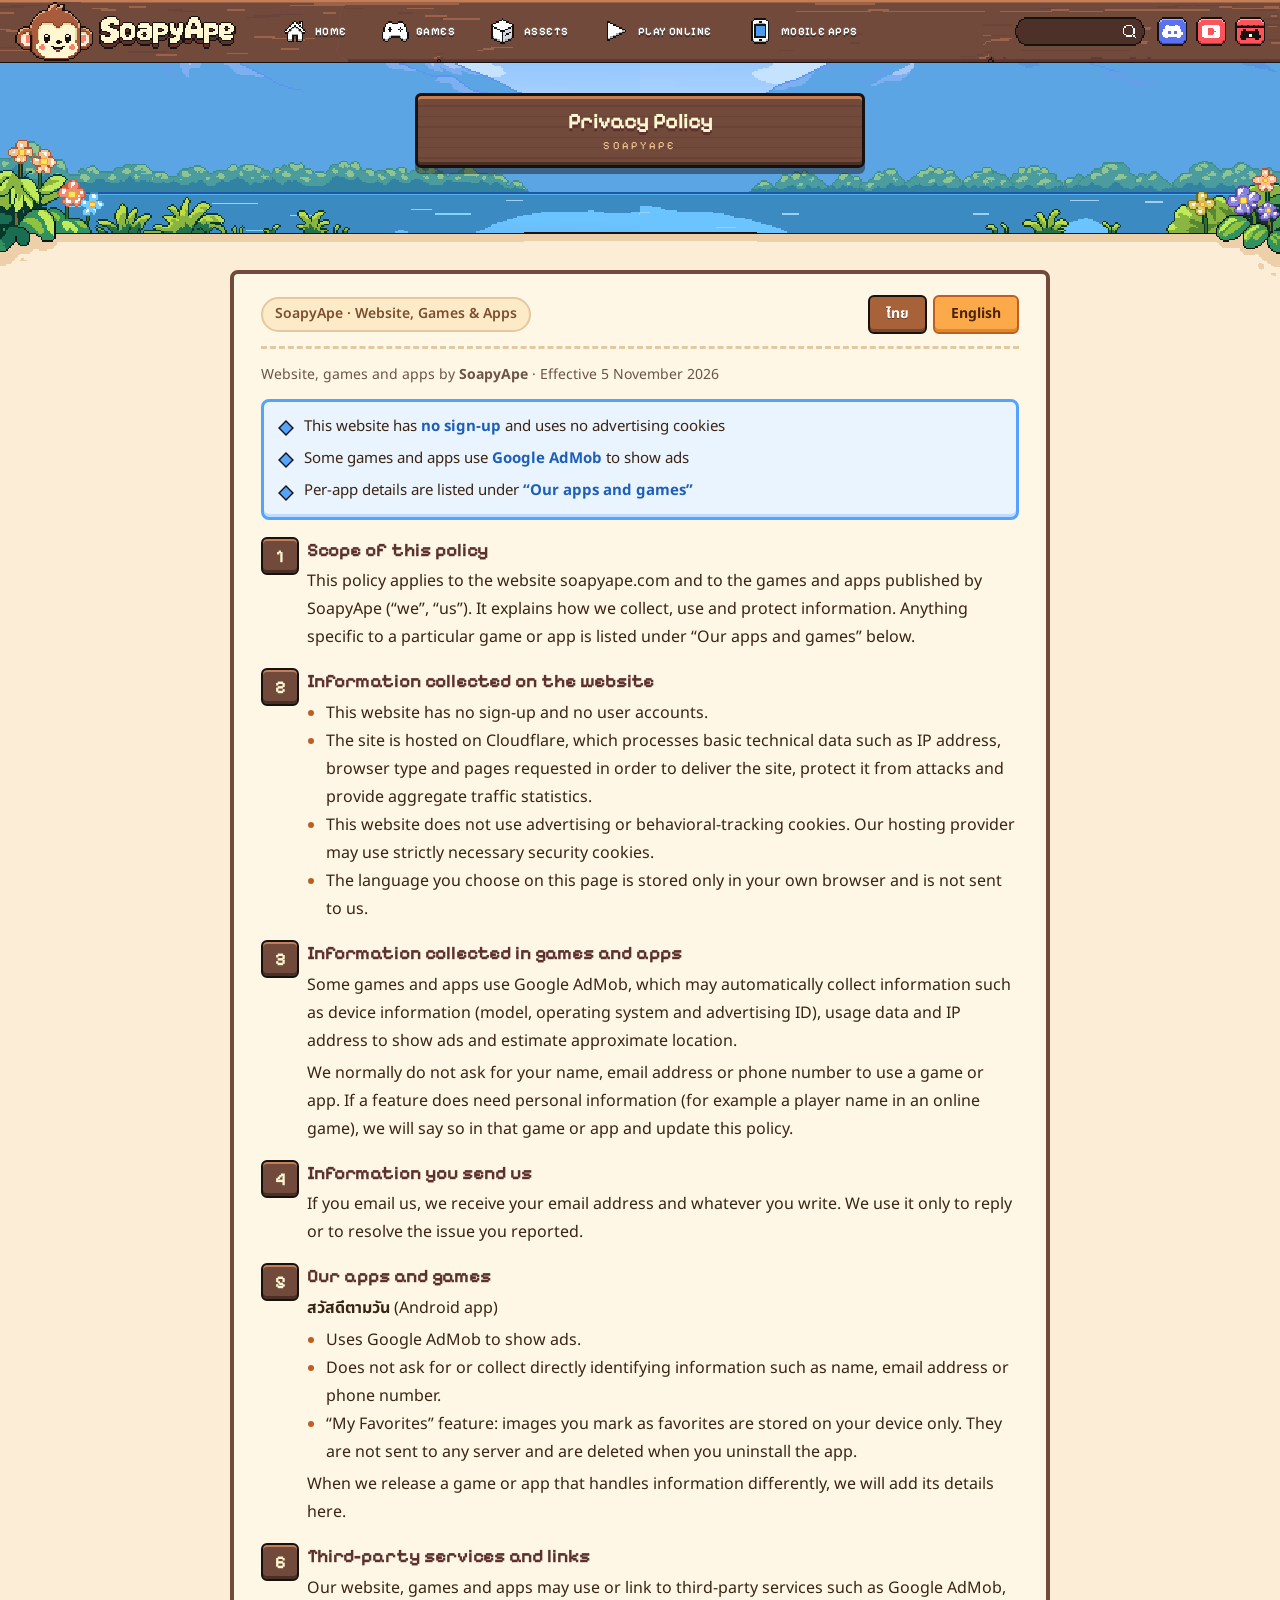
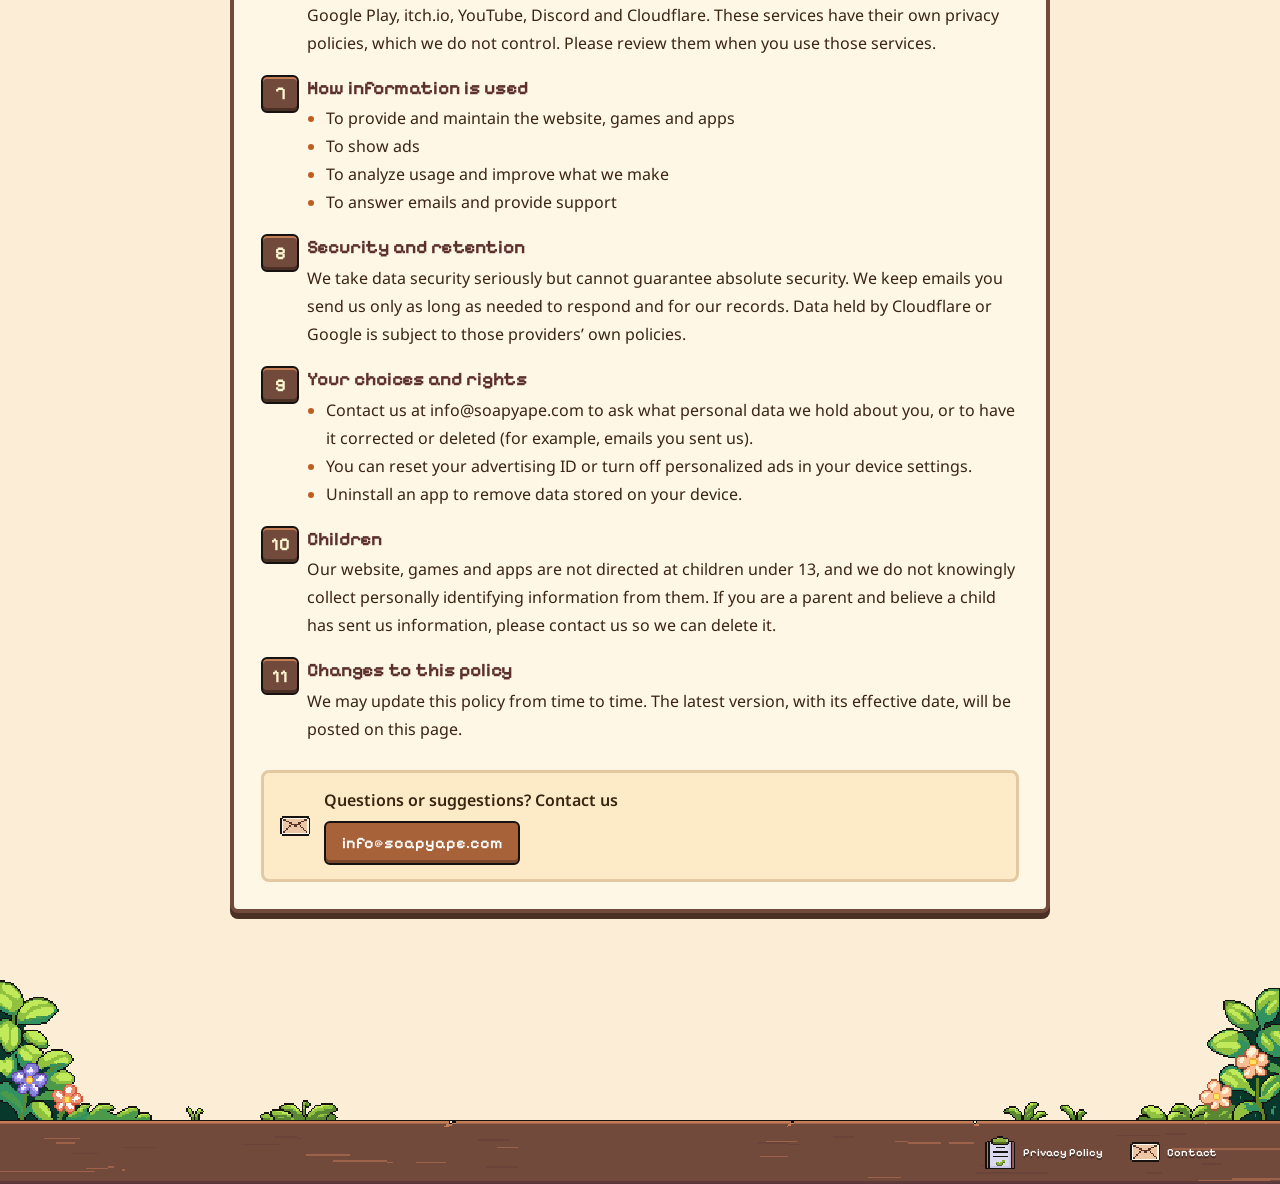
==== commit 4c4e0859: "Add files via upload" ====
--- a/privacy/index.html
+++ b/privacy/index.html
@@ -45,7 +45,7 @@
 
   <article class="doc">
     <div class="doc-top">
-      <p class="pill">สวัสดีตามวัน · Hydrocotyle</p>
+      <p class="pill">SoapyApe · Website, Games &amp; Apps</p>
       <div class="lang" role="group" aria-label="Language">
         <button type="button" data-lang="th" aria-pressed="true">ไทย</button>
         <button type="button" data-lang="en" aria-pressed="false">English</button>
@@ -53,35 +53,43 @@
     </div>
 
     <div id="th" class="langbox" lang="th">
-      <p class="meta">แอปพลิเคชัน <strong>สวัสดีตามวัน</strong> · ผู้พัฒนา Hydrocotyle · มีผลบังคับใช้ 9 ตุลาคม 2568</p>
+      <p class="meta">เว็บไซต์ เกม และแอปของ <strong>SoapyApe</strong> · มีผลบังคับใช้ 5 พฤศจิกายน 2569</p>
       <ul class="tldr" aria-label="สรุปสั้น ๆ">
-        <li><b>ไม่เก็บ</b>ชื่อ อีเมล หรือเบอร์โทรศัพท์</li>
-        <li>ใช้ <b>Google AdMob</b> เพื่อแสดงโฆษณา</li>
-        <li>รูปที่กด “ถูกใจ” <b>อยู่ในเครื่องคุณเท่านั้น</b></li>
+        <li>เว็บไซต์นี้<b>ไม่มีระบบสมัครสมาชิก</b>และไม่ใช้คุกกี้โฆษณา</li>
+        <li>เกมและแอปบางตัวใช้ <b>Google AdMob</b> เพื่อแสดงโฆษณา</li>
+        <li>รายละเอียดของแต่ละแอปอยู่ในหัวข้อ <b>“แอปและเกมของเรา”</b></li>
       </ul>
-        <section class="sec"><h3>ข้อมูลที่เก็บโดยอัตโนมัติ</h3><p>แอปใช้บริการโฆษณา Google AdMob ซึ่งอาจเก็บข้อมูลบางอย่างโดยอัตโนมัติ เช่น ข้อมูลอุปกรณ์ (รุ่นอุปกรณ์ ระบบปฏิบัติการ และรหัสโฆษณา) ข้อมูลการใช้งาน และที่อยู่ IP เพื่อใช้แสดงโฆษณาและประมาณตำแหน่งที่ตั้งโดยคร่าว</p></section>
-        <section class="sec"><h3>ข้อมูลที่ผู้ใช้ให้เอง</h3><p>แอปไม่ได้ขอหรือเก็บข้อมูลที่ระบุตัวตนโดยตรง เช่น ชื่อ อีเมล หรือเบอร์โทรศัพท์</p></section>
-        <section class="sec"><h3>การใช้ข้อมูล</h3><ul><li>เพื่อให้บริการและดูแลแอป</li><li>เพื่อแสดงโฆษณา</li><li>เพื่อวิเคราะห์การใช้งานและพัฒนาแอปให้ดีขึ้น</li></ul></section>
-        <section class="sec"><h3>ฟีเจอร์ “สิ่งที่ฉันถูกใจ”</h3><p>ข้อมูลรูปภาพที่คุณกดถูกใจจะถูกบันทึกไว้ในอุปกรณ์ของคุณเท่านั้น ไม่ถูกส่งไปยังเซิร์ฟเวอร์ และจะถูกลบเมื่อถอนการติดตั้งแอป</p></section>
-        <section class="sec"><h3>ความปลอดภัย</h3><p>ผู้พัฒนาให้ความสำคัญกับความปลอดภัยของข้อมูล แต่ไม่สามารถรับประกันความปลอดภัยได้อย่างสมบูรณ์</p></section>
-        <section class="sec"><h3>เด็ก</h3><p>แอปไม่ได้มุ่งเป้าไปที่ผู้ที่มีอายุต่ำกว่า 13 ปี และไม่เก็บข้อมูลที่ระบุตัวตนจากเด็กกลุ่มนี้โดยเจตนา</p></section>
-        <section class="sec"><h3>การเปลี่ยนแปลงนโยบาย</h3><p>ผู้พัฒนาอาจปรับปรุงนโยบายนี้เป็นครั้งคราว และจะประกาศฉบับใหม่ไว้ในหน้านี้</p></section>
+        <section class="sec"><h3>ขอบเขตของนโยบายนี้</h3><p>นโยบายนี้ใช้กับเว็บไซต์ soapyape.com และเกมกับแอปที่เผยแพร่โดย SoapyApe (“เรา”) เพื่ออธิบายว่าเราเก็บ ใช้ และปกป้องข้อมูลอย่างไร หากเกมหรือแอปใดมีเงื่อนไขเฉพาะ เราจะแจ้งไว้ในหัวข้อ “แอปและเกมของเรา” ด้านล่าง</p></section>
+        <section class="sec"><h3>ข้อมูลที่เก็บเมื่อใช้เว็บไซต์</h3><ul><li>เว็บไซต์นี้ไม่มีระบบสมัครสมาชิกหรือบัญชีผู้ใช้</li><li>เว็บโฮสต์บน Cloudflare ซึ่งประมวลผลข้อมูลทางเทคนิคพื้นฐาน เช่น ที่อยู่ IP ชนิดเบราว์เซอร์ และหน้าที่เปิดดู เพื่อให้บริการ ป้องกันการโจมตี และทำสถิติการเข้าชมแบบรวม</li><li>เว็บไซต์นี้ไม่ใช้คุกกี้โฆษณาหรือคุกกี้ติดตามพฤติกรรม ผู้ให้บริการโฮสต์อาจใช้คุกกี้ที่จำเป็นด้านความปลอดภัย</li><li>เก็บเฉพาะค่าภาษาที่คุณเลือกบนหน้านี้ไว้ในเบราว์เซอร์ของคุณเอง (ไม่ส่งมาที่เรา)</li></ul></section>
+        <section class="sec"><h3>ข้อมูลที่เก็บเมื่อใช้เกมและแอป</h3><p>เกมและแอปบางตัวใช้บริการโฆษณา Google AdMob ซึ่งอาจเก็บข้อมูลโดยอัตโนมัติ เช่น ข้อมูลอุปกรณ์ (รุ่น ระบบปฏิบัติการ และรหัสโฆษณา) ข้อมูลการใช้งาน และที่อยู่ IP เพื่อแสดงโฆษณาและประมาณตำแหน่งที่ตั้งโดยคร่าว</p><p>โดยปกติเราไม่ขอชื่อ อีเมล หรือเบอร์โทรศัพท์เพื่อให้คุณใช้งานเกมหรือแอป หากฟีเจอร์ใดจำเป็นต้องใช้ข้อมูลส่วนบุคคล (เช่น ชื่อผู้เล่นในเกมออนไลน์) เราจะแจ้งไว้ในเกมหรือแอปนั้นและปรับปรุงนโยบายนี้</p></section>
+        <section class="sec"><h3>ข้อมูลที่คุณส่งให้เรา</h3><p>หากคุณส่งอีเมลถึงเรา เราจะได้รับที่อยู่อีเมลและเนื้อหาที่คุณเขียน และใช้เพื่อตอบกลับหรือแก้ไขปัญหาที่คุณแจ้งเท่านั้น</p></section>
+        <section class="sec"><h3>แอปและเกมของเรา</h3><p><strong>สวัสดีตามวัน</strong> (แอป Android)</p><ul><li>ใช้ Google AdMob เพื่อแสดงโฆษณา</li><li>ไม่ขอหรือเก็บข้อมูลที่ระบุตัวตนโดยตรง เช่น ชื่อ อีเมล หรือเบอร์โทรศัพท์</li><li>ฟีเจอร์ “สิ่งที่ฉันถูกใจ”: รูปภาพที่คุณกดถูกใจถูกบันทึกไว้ในอุปกรณ์ของคุณเท่านั้น ไม่ถูกส่งไปยังเซิร์ฟเวอร์ และจะถูกลบเมื่อถอนการติดตั้งแอป</li></ul><p>เมื่อมีเกมหรือแอปใหม่ที่เก็บข้อมูลต่างออกไป เราจะเพิ่มรายละเอียดไว้ที่นี่</p></section>
+        <section class="sec"><h3>บริการและลิงก์ของบุคคลที่สาม</h3><p>เว็บไซต์ เกม และแอปของเราอาจใช้หรือเชื่อมไปยังบริการของบุคคลที่สาม เช่น Google AdMob, Google Play, itch.io, YouTube, Discord และ Cloudflare บริการเหล่านี้มีนโยบายความเป็นส่วนตัวของตัวเอง ซึ่งเราไม่ได้ควบคุม โปรดอ่านนโยบายของบริการเหล่านั้นเมื่อคุณใช้งาน</p></section>
+        <section class="sec"><h3>การใช้ข้อมูล</h3><ul><li>เพื่อให้บริการและดูแลเว็บไซต์ เกม และแอป</li><li>เพื่อแสดงโฆษณา</li><li>เพื่อวิเคราะห์การใช้งานและพัฒนาให้ดีขึ้น</li><li>เพื่อตอบอีเมลและให้ความช่วยเหลือ</li></ul></section>
+        <section class="sec"><h3>ความปลอดภัยและการเก็บรักษา</h3><p>เราให้ความสำคัญกับความปลอดภัยของข้อมูล แต่ไม่สามารถรับประกันความปลอดภัยได้อย่างสมบูรณ์ เราเก็บอีเมลที่คุณส่งมาเท่าที่จำเป็นต่อการตอบและเก็บเป็นหลักฐาน ส่วนข้อมูลที่ Cloudflare หรือ Google เก็บอยู่ภายใต้นโยบายของผู้ให้บริการนั้น</p></section>
+        <section class="sec"><h3>สิทธิและทางเลือกของคุณ</h3><ul><li>ติดต่อเราที่ info@soapyape.com เพื่อขอทราบ แก้ไข หรือลบข้อมูลส่วนบุคคลที่เราถืออยู่ เช่น อีเมลที่คุณเคยส่งมา</li><li>คุณสามารถรีเซ็ตรหัสโฆษณาหรือปิดโฆษณาตามความสนใจได้ในการตั้งค่าอุปกรณ์ของคุณ</li><li>ถอนการติดตั้งแอปเพื่อลบข้อมูลที่ถูกเก็บไว้ในอุปกรณ์</li></ul></section>
+        <section class="sec"><h3>เด็ก</h3><p>เว็บไซต์ เกม และแอปของเราไม่ได้มุ่งเป้าไปที่ผู้ที่มีอายุต่ำกว่า 13 ปี และเราไม่เก็บข้อมูลที่ระบุตัวตนจากเด็กกลุ่มนี้โดยเจตนา หากคุณเป็นผู้ปกครองและพบว่าเด็กส่งข้อมูลมาให้เรา โปรดติดต่อเพื่อให้เราลบข้อมูลนั้น</p></section>
+        <section class="sec"><h3>การเปลี่ยนแปลงนโยบาย</h3><p>เราอาจปรับปรุงนโยบายนี้เป็นครั้งคราว และจะประกาศฉบับใหม่พร้อมวันที่มีผลบังคับใช้ไว้ในหน้านี้</p></section>
     </div>
 
     <div id="en" class="langbox" lang="en" hidden>
-      <p class="meta">App <strong>สวัสดีตามวัน</strong> · Developer Hydrocotyle · Effective 9 October 2025</p>
+      <p class="meta">Website, games and apps by <strong>SoapyApe</strong> · Effective 5 November 2026</p>
       <ul class="tldr" aria-label="Summary">
-        <li><b>No</b> name, email or phone number collected</li>
-        <li><b>Google AdMob</b> is used to show ads</li>
-        <li>Favorite images <b>stay on your device only</b></li>
+        <li>This website has <b>no sign-up</b> and uses no advertising cookies</li>
+        <li>Some games and apps use <b>Google AdMob</b> to show ads</li>
+        <li>Per-app details are listed under <b>“Our apps and games”</b></li>
       </ul>
-        <section class="sec"><h3>Information collected automatically</h3><p>The app uses Google AdMob, which may automatically collect device information (device model, operating system and advertising ID), usage data and IP address in order to show ads and estimate approximate location.</p></section>
-        <section class="sec"><h3>Information you provide</h3><p>The app does not ask for or collect directly identifying information such as your name, email address or phone number.</p></section>
-        <section class="sec"><h3>How information is used</h3><ul><li>To provide and maintain the app</li><li>To show ads</li><li>To analyze usage and improve the app</li></ul></section>
-        <section class="sec"><h3>“My Favorites” feature</h3><p>Images you mark as favorites are stored on your device only. They are not sent to any server and are deleted when you uninstall the app.</p></section>
-        <section class="sec"><h3>Security</h3><p>The developer takes data security seriously but cannot guarantee absolute security.</p></section>
-        <section class="sec"><h3>Children</h3><p>The app is not directed at children under 13, and does not knowingly collect personally identifying information from them.</p></section>
-        <section class="sec"><h3>Changes to this policy</h3><p>This policy may be updated from time to time. The latest version will be posted on this page.</p></section>
+        <section class="sec"><h3>Scope of this policy</h3><p>This policy applies to the website soapyape.com and to the games and apps published by SoapyApe (“we”, “us”). It explains how we collect, use and protect information. Anything specific to a particular game or app is listed under “Our apps and games” below.</p></section>
+        <section class="sec"><h3>Information collected on the website</h3><ul><li>This website has no sign-up and no user accounts.</li><li>The site is hosted on Cloudflare, which processes basic technical data such as IP address, browser type and pages requested in order to deliver the site, protect it from attacks and provide aggregate traffic statistics.</li><li>This website does not use advertising or behavioral-tracking cookies. Our hosting provider may use strictly necessary security cookies.</li><li>The language you choose on this page is stored only in your own browser and is not sent to us.</li></ul></section>
+        <section class="sec"><h3>Information collected in games and apps</h3><p>Some games and apps use Google AdMob, which may automatically collect information such as device information (model, operating system and advertising ID), usage data and IP address to show ads and estimate approximate location.</p><p>We normally do not ask for your name, email address or phone number to use a game or app. If a feature does need personal information (for example a player name in an online game), we will say so in that game or app and update this policy.</p></section>
+        <section class="sec"><h3>Information you send us</h3><p>If you email us, we receive your email address and whatever you write. We use it only to reply or to resolve the issue you reported.</p></section>
+        <section class="sec"><h3>Our apps and games</h3><p><strong>สวัสดีตามวัน</strong> (Android app)</p><ul><li>Uses Google AdMob to show ads.</li><li>Does not ask for or collect directly identifying information such as name, email address or phone number.</li><li>“My Favorites” feature: images you mark as favorites are stored on your device only. They are not sent to any server and are deleted when you uninstall the app.</li></ul><p>When we release a game or app that handles information differently, we will add its details here.</p></section>
+        <section class="sec"><h3>Third-party services and links</h3><p>Our website, games and apps may use or link to third-party services such as Google AdMob, Google Play, itch.io, YouTube, Discord and Cloudflare. These services have their own privacy policies, which we do not control. Please review them when you use those services.</p></section>
+        <section class="sec"><h3>How information is used</h3><ul><li>To provide and maintain the website, games and apps</li><li>To show ads</li><li>To analyze usage and improve what we make</li><li>To answer emails and provide support</li></ul></section>
+        <section class="sec"><h3>Security and retention</h3><p>We take data security seriously but cannot guarantee absolute security. We keep emails you send us only as long as needed to respond and for our records. Data held by Cloudflare or Google is subject to those providers’ own policies.</p></section>
+        <section class="sec"><h3>Your choices and rights</h3><ul><li>Contact us at info@soapyape.com to ask what personal data we hold about you, or to have it corrected or deleted (for example, emails you sent us).</li><li>You can reset your advertising ID or turn off personalized ads in your device settings.</li><li>Uninstall an app to remove data stored on your device.</li></ul></section>
+        <section class="sec"><h3>Children</h3><p>Our website, games and apps are not directed at children under 13, and we do not knowingly collect personally identifying information from them. If you are a parent and believe a child has sent us information, please contact us so we can delete it.</p></section>
+        <section class="sec"><h3>Changes to this policy</h3><p>We may update this policy from time to time. The latest version, with its effective date, will be posted on this page.</p></section>
     </div>
 
     <aside class="contact">
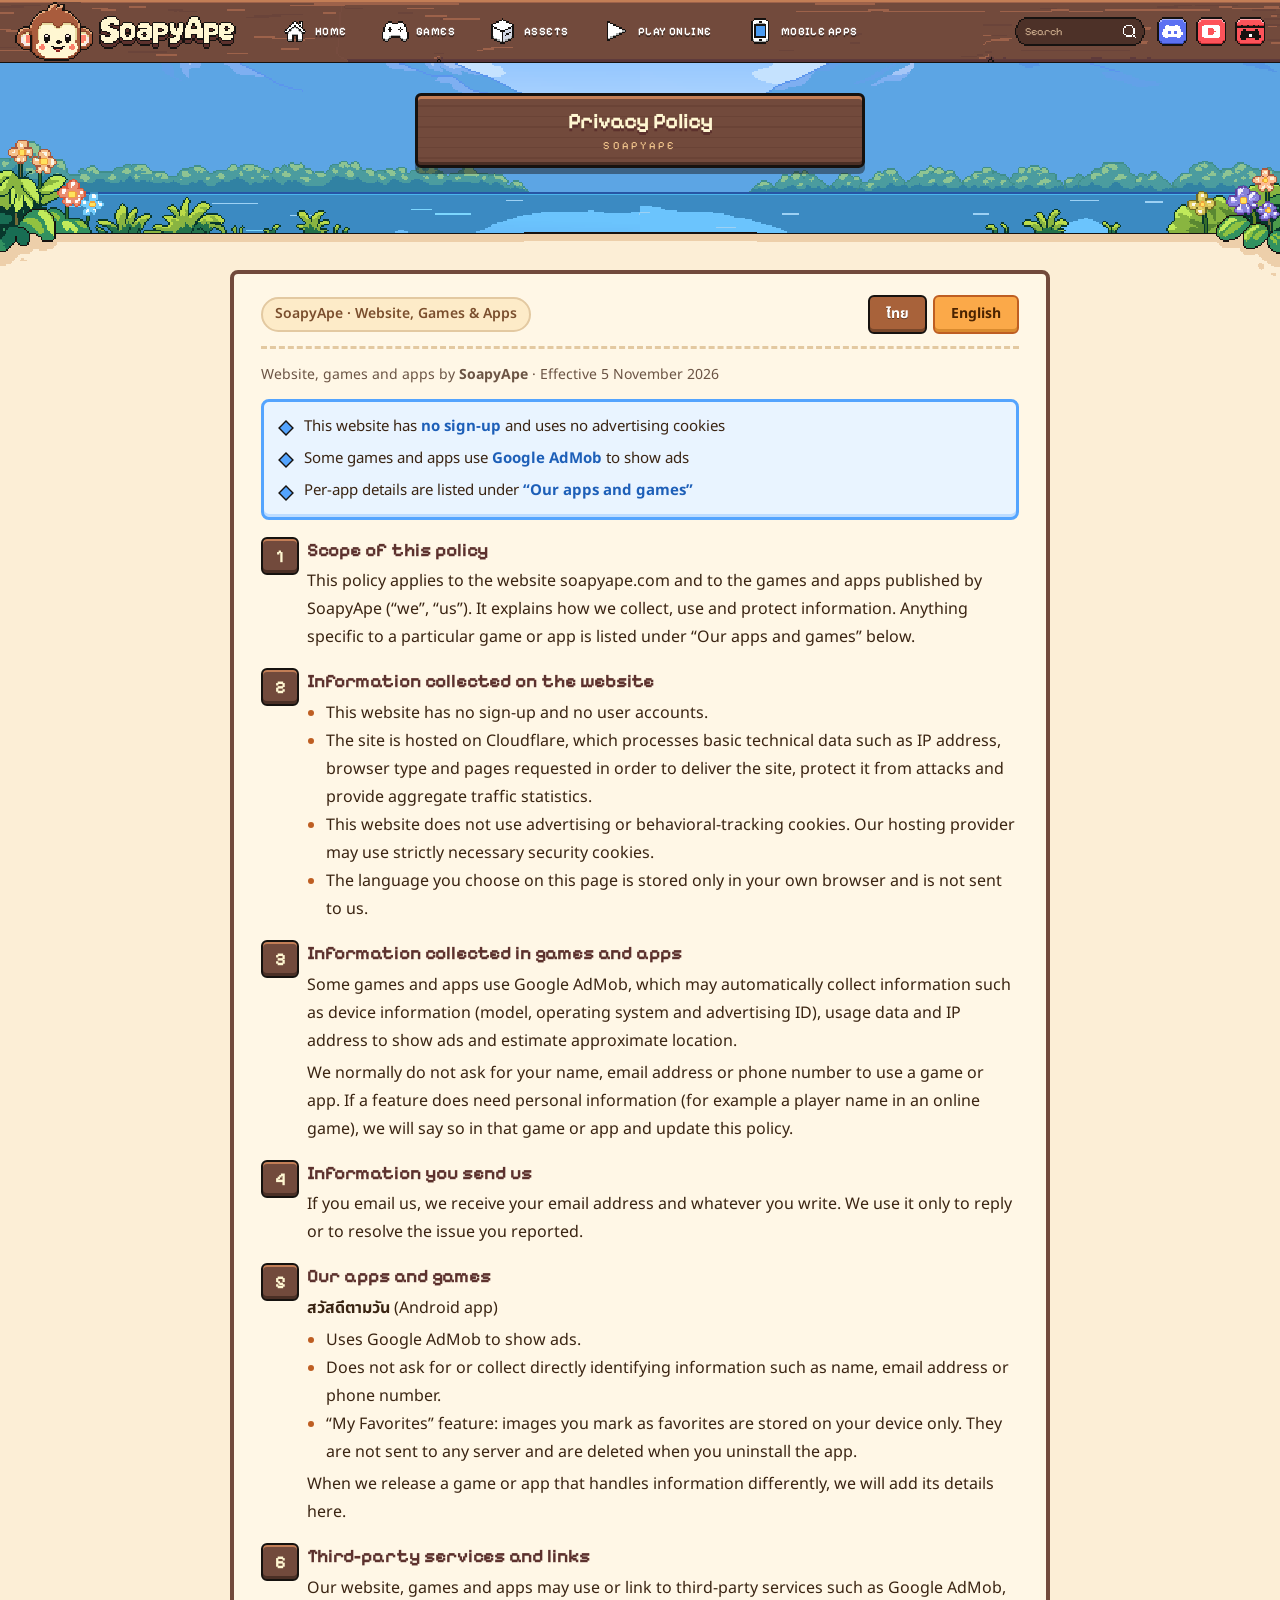
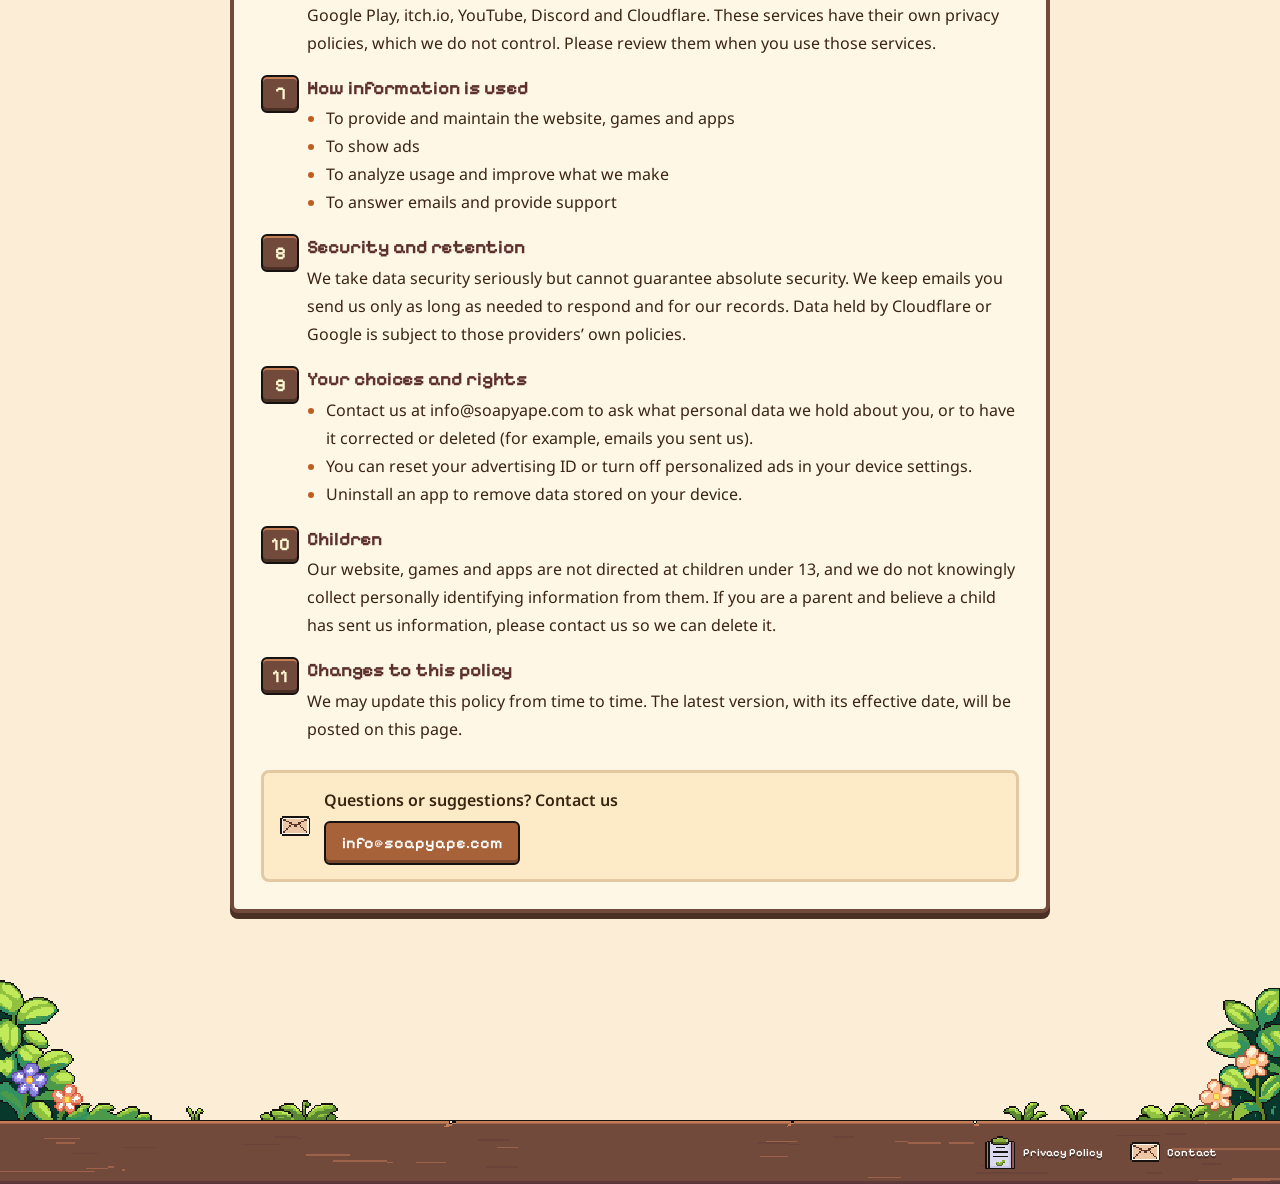
==== commit 040878ff: "Add files via upload" ====
--- a/privacy/index.html
+++ b/privacy/index.html
@@ -29,7 +29,7 @@
     <a href="/apps/"><img src="../assets/ui/icon-mobile.png" alt="">Mobile Apps</a>
   </nav>
   <div class="tools">
-    <form class="search" role="search" onsubmit="return false"><input type="search" placeholder="" aria-label="Search"></form>
+    <form class="search" role="search"><input type="search" placeholder="Search" aria-label="Search the site"></form>
     <a href="#" aria-label="Discord"><img src="../assets/ui/icon-discord.png" alt="Discord"></a>
     <a href="#" aria-label="YouTube"><img src="../assets/ui/icon-youtube.png" alt="YouTube"></a>
     <a href="#" aria-label="itch.io"><img src="../assets/ui/icon-itch.png" alt="itch.io"></a>
@@ -141,5 +141,7 @@
 })();
 </script>
 
+<script src="../assets/js/search-data.js"></script>
+<script src="../assets/js/search.js"></script>
 </body>
 </html>
--- a/css/style.css
+++ b/css/style.css
@@ -69,11 +69,13 @@
 
 /* ---------- cards ---------- */
 main{flex:1}
-.cards{display:grid;grid-template-columns:repeat(5,minmax(0,calc(137px*var(--s))));justify-content:center;gap:calc(10px*var(--s));padding:calc(6px*var(--s)) calc(10px*var(--s)) calc(20px*var(--s))}
+.cards{display:grid;grid-template-columns:repeat(5,minmax(0,calc(137px*var(--s))));justify-content:center;align-items:start;gap:calc(10px*var(--s));padding:calc(6px*var(--s)) calc(10px*var(--s)) calc(20px*var(--s))}
+.col{container-type:inline-size;min-width:0}
 .card{container-type:inline-size;position:relative;aspect-ratio:137/144;background:url(../assets/ui/card-frame.png) no-repeat 0 0/100% 100%;image-rendering:pixelated}
 .card h2{position:absolute;left:0;right:0;top:0;height:19.7cqw;margin:0;display:flex;align-items:center;justify-content:center;font-size:6.6cqw;font-weight:700;color:var(--cream);text-shadow:0 .8cqw 0 rgba(0,0,0,.4);text-align:center}
 .thumb{position:absolute;left:4.4cqw;top:20.8cqw;width:91.2cqw;height:45cqw;overflow:hidden;border-radius:2cqw;display:block}
-.thumb img{width:100%;height:100%;object-fit:cover}
+.thumb img{width:100%;height:100%;object-fit:cover;object-position:center top;image-rendering:auto}
+a.thumb:hover img{filter:brightness(1.08)}
 .card .title{position:absolute;left:4cqw;right:4cqw;top:69cqw;margin:0;text-align:center;font-size:6.4cqw;font-weight:600;color:var(--ink);white-space:nowrap;overflow:hidden;text-overflow:ellipsis}
 .card .btn{position:absolute;left:14.2cqw;top:84.5cqw;width:71.5cqw;height:14.6cqw;background:url(../assets/ui/btn.png) no-repeat 0 0/100% 100%;display:flex;align-items:center;justify-content:center;gap:1.5cqw;color:#fff;font-weight:700;font-size:6cqw;text-shadow:0 .7cqw 0 rgba(0,0,0,.35)}
 .card .btn:hover{filter:brightness(1.12)}
@@ -117,3 +119,37 @@
 .to-top-float:hover{filter:brightness(1.15)}
 .to-top-float:active{transform:translateY(2px)}
 @media (prefers-reduced-motion:reduce){html{scroll-behavior:auto}.to-top-float{transition:none}}
+
+/* ranked text-only entries under each card (#2, #3 ...) */
+.ranks{list-style:none;margin:5cqw 0 0;padding:0 4cqw;counter-reset:rank 1}
+.ranks li{counter-increment:rank;display:flex;gap:2.4cqw;align-items:baseline;min-width:0;padding:1.6cqw 0;font-size:6.6cqw;font-weight:600;line-height:1.25;color:var(--ink);border-bottom:.8cqw dashed #e3c9a1}
+.ranks li:last-child{border-bottom:0}
+.ranks li::before{content:counter(rank) ".";flex:none;font-weight:700;color:#a8623a}
+.ranks a,.ranks span{min-width:0;white-space:nowrap;overflow:hidden;text-overflow:ellipsis}
+.ranks span{color:#a58f78;font-weight:400}
+.ranks a:hover{color:#1f5fbf;text-decoration:underline}
+.ranks a:focus-visible{outline:2px solid #1f5fbf;outline-offset:2px}
+
+/* app-icon thumbnails: whole square icon centered in the wide slot */
+.thumb.icon{background:#e9dcc3;display:flex;align-items:center;justify-content:center}
+.thumb.icon img{width:auto;height:92%;aspect-ratio:1;object-fit:contain}
+
+/* ---------- site search dropdown ---------- */
+.search{position:relative}
+.search input::-webkit-search-cancel-button,.search input::-webkit-search-decoration{-webkit-appearance:none;appearance:none}
+.search-results{position:absolute;top:calc(100% + 6px);right:0;z-index:40;width:max(260px,calc(230px*var(--s)));max-width:calc(100vw - 20px);margin:0;padding:4px;list-style:none;
+  background:#fff7e6;border:3px solid #16120f;border-radius:8px;box-shadow:0 4px 0 #4a2f25,inset 0 0 0 2px #e3c9a1;
+  font-family:"Noto Sans Thai","Pixelify Sans",system-ui,sans-serif;font-size:14px;line-height:1.35;color:#3a2412}
+.search-results[hidden]{display:none}
+.search-results li{margin:0}
+.search-results a{display:grid;grid-template-columns:auto 1fr;gap:2px 8px;align-items:center;padding:7px 9px;border-radius:5px;color:inherit;text-decoration:none}
+.search-results li[aria-selected="true"] a,.search-results a:hover{background:#fdebc8}
+.search-results .ttl{font-weight:700;min-width:0;overflow:hidden;text-overflow:ellipsis;white-space:nowrap}
+.search-results .dsc{grid-column:2;font-size:12px;color:#6b5444;overflow:hidden;text-overflow:ellipsis;white-space:nowrap}
+.search-results .badge{font-family:"Pixelify Sans",sans-serif;font-size:11px;font-weight:700;letter-spacing:.04em;text-transform:uppercase;padding:1px 7px;border:2px solid #16120f;border-radius:4px;color:#fff;background:#a8623a}
+.search-results .b-app{background:#2f7fd6}
+.search-results .b-asset{background:#7d4bc8}
+.search-results .b-game{background:#2e9a52}
+.search-results .b-page{background:#8a7560}
+.search-results .empty{padding:10px;color:#6b5444;text-align:center}
+@media (max-width:899px){.search-results{right:auto;left:0}}
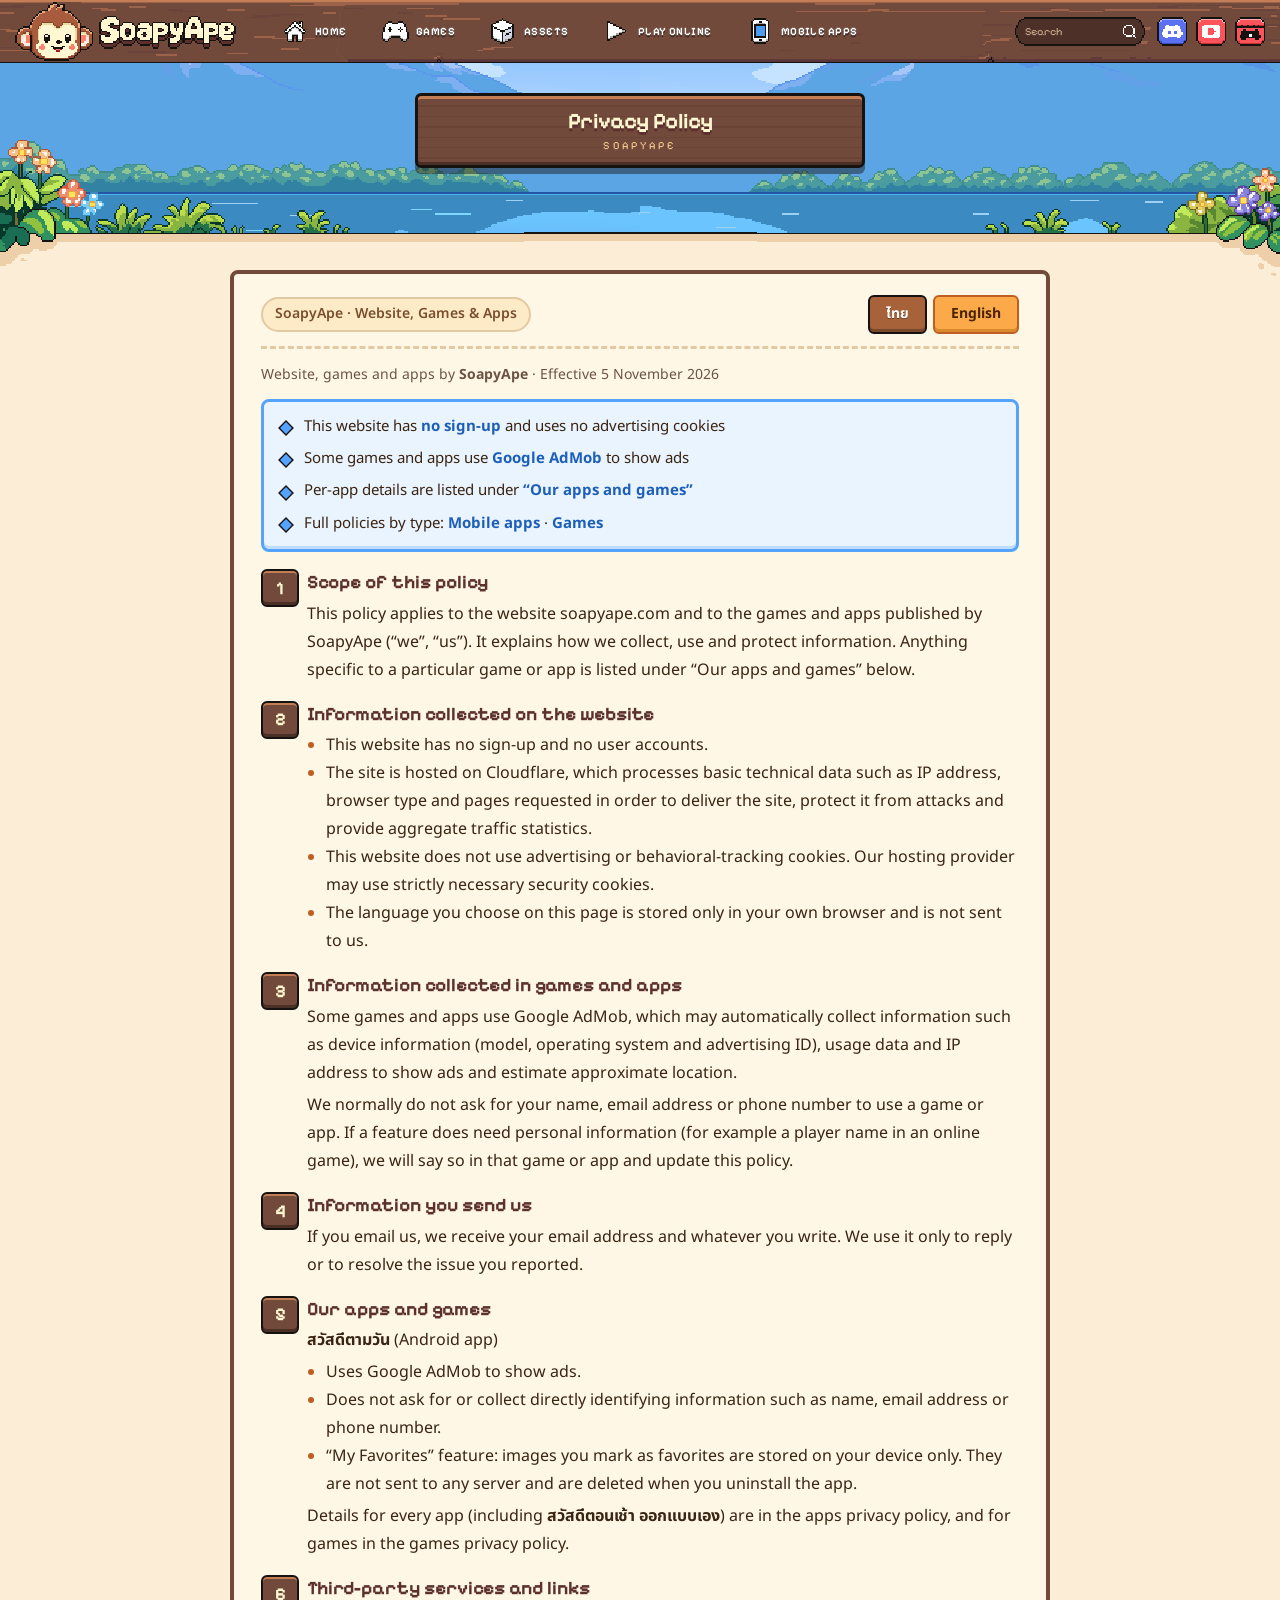
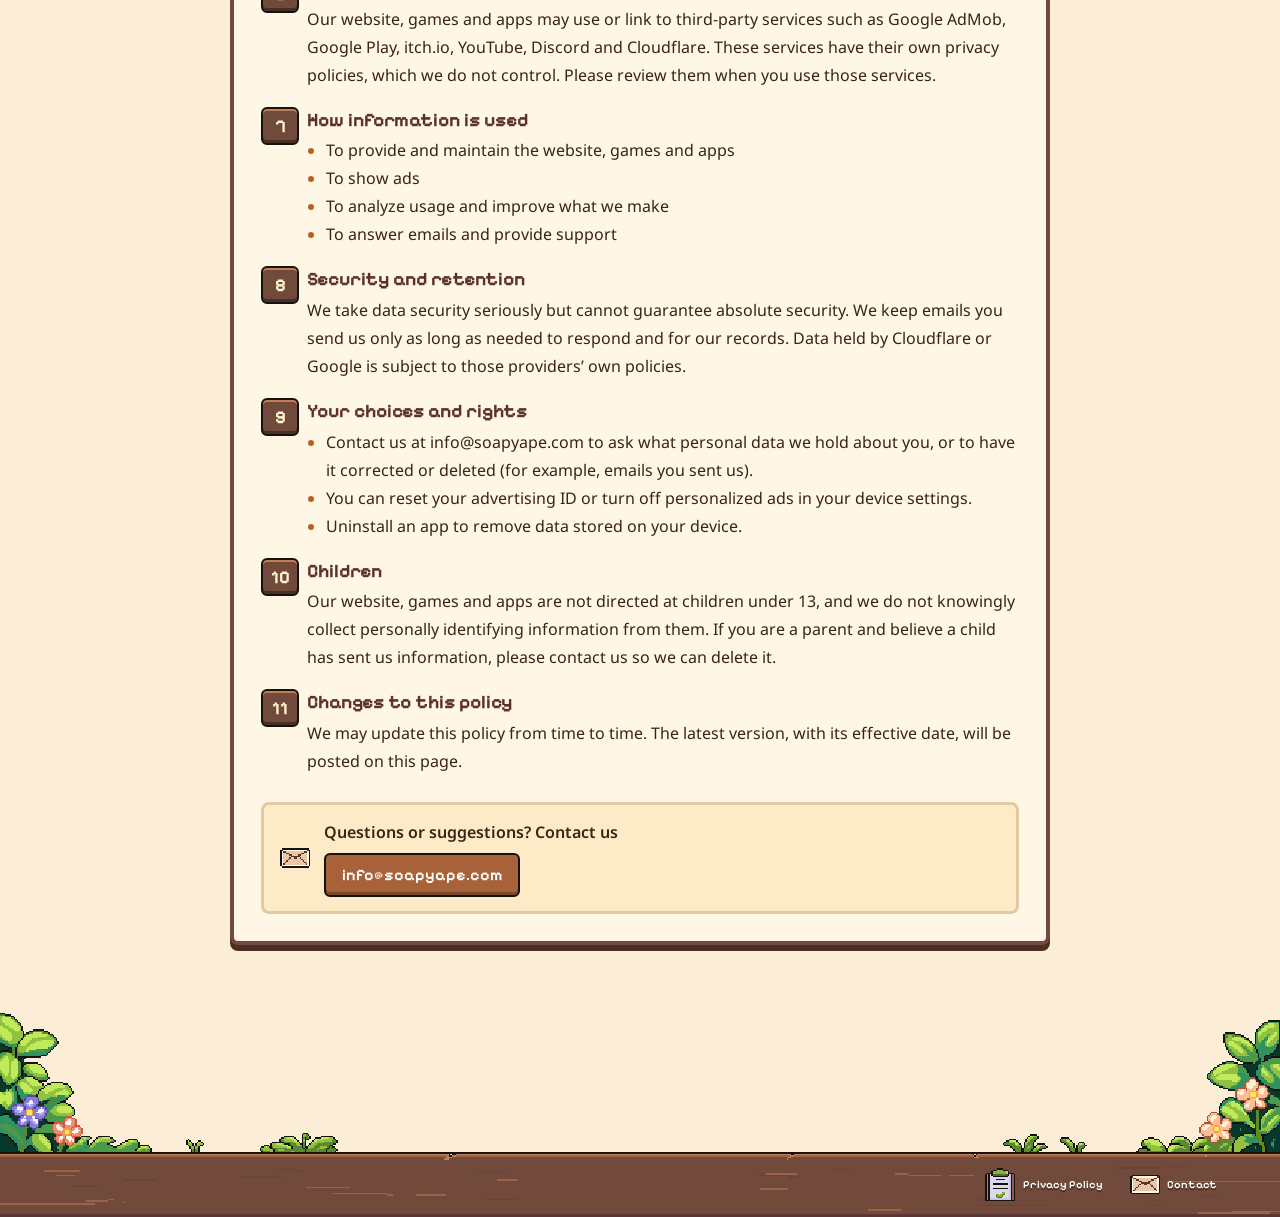
==== commit e8aea254: "Add separate privacy pages for apps and games - /apps/privacy/: policy for all mobile apps, with a s" ====
--- a/privacy/index.html
+++ b/privacy/index.html
@@ -9,8 +9,8 @@
   <link rel="preconnect" href="https://fonts.googleapis.com">
   <link rel="preconnect" href="https://fonts.gstatic.com" crossorigin>
   <link href="https://fonts.googleapis.com/css2?family=Pixelify+Sans:wght@400;600;700&family=Noto+Sans+Thai:wght@400;600;700&display=swap" rel="stylesheet">
-  <link rel="stylesheet" href="../css/style.css">
-  <link rel="stylesheet" href="../css/page.css">
+  <link rel="stylesheet" href="../css/style.css?v=20261106a">
+  <link rel="stylesheet" href="../css/page.css?v=20261106a">
 </head>
 <body id="top">
 
@@ -58,12 +58,13 @@
         <li>เว็บไซต์นี้<b>ไม่มีระบบสมัครสมาชิก</b>และไม่ใช้คุกกี้โฆษณา</li>
         <li>เกมและแอปบางตัวใช้ <b>Google AdMob</b> เพื่อแสดงโฆษณา</li>
         <li>รายละเอียดของแต่ละแอปอยู่ในหัวข้อ <b>“แอปและเกมของเรา”</b></li>
+        <li>นโยบายฉบับเต็มแยกตามประเภท: <a href="/apps/privacy/"><b>แอปมือถือ</b></a> · <a href="/games/privacy/"><b>เกม</b></a></li>
       </ul>
         <section class="sec"><h3>ขอบเขตของนโยบายนี้</h3><p>นโยบายนี้ใช้กับเว็บไซต์ soapyape.com และเกมกับแอปที่เผยแพร่โดย SoapyApe (“เรา”) เพื่ออธิบายว่าเราเก็บ ใช้ และปกป้องข้อมูลอย่างไร หากเกมหรือแอปใดมีเงื่อนไขเฉพาะ เราจะแจ้งไว้ในหัวข้อ “แอปและเกมของเรา” ด้านล่าง</p></section>
         <section class="sec"><h3>ข้อมูลที่เก็บเมื่อใช้เว็บไซต์</h3><ul><li>เว็บไซต์นี้ไม่มีระบบสมัครสมาชิกหรือบัญชีผู้ใช้</li><li>เว็บโฮสต์บน Cloudflare ซึ่งประมวลผลข้อมูลทางเทคนิคพื้นฐาน เช่น ที่อยู่ IP ชนิดเบราว์เซอร์ และหน้าที่เปิดดู เพื่อให้บริการ ป้องกันการโจมตี และทำสถิติการเข้าชมแบบรวม</li><li>เว็บไซต์นี้ไม่ใช้คุกกี้โฆษณาหรือคุกกี้ติดตามพฤติกรรม ผู้ให้บริการโฮสต์อาจใช้คุกกี้ที่จำเป็นด้านความปลอดภัย</li><li>เก็บเฉพาะค่าภาษาที่คุณเลือกบนหน้านี้ไว้ในเบราว์เซอร์ของคุณเอง (ไม่ส่งมาที่เรา)</li></ul></section>
         <section class="sec"><h3>ข้อมูลที่เก็บเมื่อใช้เกมและแอป</h3><p>เกมและแอปบางตัวใช้บริการโฆษณา Google AdMob ซึ่งอาจเก็บข้อมูลโดยอัตโนมัติ เช่น ข้อมูลอุปกรณ์ (รุ่น ระบบปฏิบัติการ และรหัสโฆษณา) ข้อมูลการใช้งาน และที่อยู่ IP เพื่อแสดงโฆษณาและประมาณตำแหน่งที่ตั้งโดยคร่าว</p><p>โดยปกติเราไม่ขอชื่อ อีเมล หรือเบอร์โทรศัพท์เพื่อให้คุณใช้งานเกมหรือแอป หากฟีเจอร์ใดจำเป็นต้องใช้ข้อมูลส่วนบุคคล (เช่น ชื่อผู้เล่นในเกมออนไลน์) เราจะแจ้งไว้ในเกมหรือแอปนั้นและปรับปรุงนโยบายนี้</p></section>
         <section class="sec"><h3>ข้อมูลที่คุณส่งให้เรา</h3><p>หากคุณส่งอีเมลถึงเรา เราจะได้รับที่อยู่อีเมลและเนื้อหาที่คุณเขียน และใช้เพื่อตอบกลับหรือแก้ไขปัญหาที่คุณแจ้งเท่านั้น</p></section>
-        <section class="sec"><h3>แอปและเกมของเรา</h3><p><strong>สวัสดีตามวัน</strong> (แอป Android)</p><ul><li>ใช้ Google AdMob เพื่อแสดงโฆษณา</li><li>ไม่ขอหรือเก็บข้อมูลที่ระบุตัวตนโดยตรง เช่น ชื่อ อีเมล หรือเบอร์โทรศัพท์</li><li>ฟีเจอร์ “สิ่งที่ฉันถูกใจ”: รูปภาพที่คุณกดถูกใจถูกบันทึกไว้ในอุปกรณ์ของคุณเท่านั้น ไม่ถูกส่งไปยังเซิร์ฟเวอร์ และจะถูกลบเมื่อถอนการติดตั้งแอป</li></ul><p>เมื่อมีเกมหรือแอปใหม่ที่เก็บข้อมูลต่างออกไป เราจะเพิ่มรายละเอียดไว้ที่นี่</p></section>
+        <section class="sec"><h3>แอปและเกมของเรา</h3><p><strong>สวัสดีตามวัน</strong> (แอป Android)</p><ul><li>ใช้ Google AdMob เพื่อแสดงโฆษณา</li><li>ไม่ขอหรือเก็บข้อมูลที่ระบุตัวตนโดยตรง เช่น ชื่อ อีเมล หรือเบอร์โทรศัพท์</li><li>ฟีเจอร์ “สิ่งที่ฉันถูกใจ”: รูปภาพที่คุณกดถูกใจถูกบันทึกไว้ในอุปกรณ์ของคุณเท่านั้น ไม่ถูกส่งไปยังเซิร์ฟเวอร์ และจะถูกลบเมื่อถอนการติดตั้งแอป</li></ul><p>ดูรายละเอียดของทุกแอป (รวมถึง <strong>สวัสดีตอนเช้า ออกแบบเอง</strong>) ได้ที่ <a href="/apps/privacy/">นโยบายความเป็นส่วนตัวของแอป</a> และของเกมที่ <a href="/games/privacy/">นโยบายความเป็นส่วนตัวของเกม</a></p></section>
         <section class="sec"><h3>บริการและลิงก์ของบุคคลที่สาม</h3><p>เว็บไซต์ เกม และแอปของเราอาจใช้หรือเชื่อมไปยังบริการของบุคคลที่สาม เช่น Google AdMob, Google Play, itch.io, YouTube, Discord และ Cloudflare บริการเหล่านี้มีนโยบายความเป็นส่วนตัวของตัวเอง ซึ่งเราไม่ได้ควบคุม โปรดอ่านนโยบายของบริการเหล่านั้นเมื่อคุณใช้งาน</p></section>
         <section class="sec"><h3>การใช้ข้อมูล</h3><ul><li>เพื่อให้บริการและดูแลเว็บไซต์ เกม และแอป</li><li>เพื่อแสดงโฆษณา</li><li>เพื่อวิเคราะห์การใช้งานและพัฒนาให้ดีขึ้น</li><li>เพื่อตอบอีเมลและให้ความช่วยเหลือ</li></ul></section>
         <section class="sec"><h3>ความปลอดภัยและการเก็บรักษา</h3><p>เราให้ความสำคัญกับความปลอดภัยของข้อมูล แต่ไม่สามารถรับประกันความปลอดภัยได้อย่างสมบูรณ์ เราเก็บอีเมลที่คุณส่งมาเท่าที่จำเป็นต่อการตอบและเก็บเป็นหลักฐาน ส่วนข้อมูลที่ Cloudflare หรือ Google เก็บอยู่ภายใต้นโยบายของผู้ให้บริการนั้น</p></section>
@@ -78,12 +79,13 @@
         <li>This website has <b>no sign-up</b> and uses no advertising cookies</li>
         <li>Some games and apps use <b>Google AdMob</b> to show ads</li>
         <li>Per-app details are listed under <b>“Our apps and games”</b></li>
+        <li>Full policies by type: <a href="/apps/privacy/"><b>Mobile apps</b></a> · <a href="/games/privacy/"><b>Games</b></a></li>
       </ul>
         <section class="sec"><h3>Scope of this policy</h3><p>This policy applies to the website soapyape.com and to the games and apps published by SoapyApe (“we”, “us”). It explains how we collect, use and protect information. Anything specific to a particular game or app is listed under “Our apps and games” below.</p></section>
         <section class="sec"><h3>Information collected on the website</h3><ul><li>This website has no sign-up and no user accounts.</li><li>The site is hosted on Cloudflare, which processes basic technical data such as IP address, browser type and pages requested in order to deliver the site, protect it from attacks and provide aggregate traffic statistics.</li><li>This website does not use advertising or behavioral-tracking cookies. Our hosting provider may use strictly necessary security cookies.</li><li>The language you choose on this page is stored only in your own browser and is not sent to us.</li></ul></section>
         <section class="sec"><h3>Information collected in games and apps</h3><p>Some games and apps use Google AdMob, which may automatically collect information such as device information (model, operating system and advertising ID), usage data and IP address to show ads and estimate approximate location.</p><p>We normally do not ask for your name, email address or phone number to use a game or app. If a feature does need personal information (for example a player name in an online game), we will say so in that game or app and update this policy.</p></section>
         <section class="sec"><h3>Information you send us</h3><p>If you email us, we receive your email address and whatever you write. We use it only to reply or to resolve the issue you reported.</p></section>
-        <section class="sec"><h3>Our apps and games</h3><p><strong>สวัสดีตามวัน</strong> (Android app)</p><ul><li>Uses Google AdMob to show ads.</li><li>Does not ask for or collect directly identifying information such as name, email address or phone number.</li><li>“My Favorites” feature: images you mark as favorites are stored on your device only. They are not sent to any server and are deleted when you uninstall the app.</li></ul><p>When we release a game or app that handles information differently, we will add its details here.</p></section>
+        <section class="sec"><h3>Our apps and games</h3><p><strong>สวัสดีตามวัน</strong> (Android app)</p><ul><li>Uses Google AdMob to show ads.</li><li>Does not ask for or collect directly identifying information such as name, email address or phone number.</li><li>“My Favorites” feature: images you mark as favorites are stored on your device only. They are not sent to any server and are deleted when you uninstall the app.</li></ul><p>Details for every app (including <strong>สวัสดีตอนเช้า ออกแบบเอง</strong>) are in the <a href="/apps/privacy/">apps privacy policy</a>, and for games in the <a href="/games/privacy/">games privacy policy</a>.</p></section>
         <section class="sec"><h3>Third-party services and links</h3><p>Our website, games and apps may use or link to third-party services such as Google AdMob, Google Play, itch.io, YouTube, Discord and Cloudflare. These services have their own privacy policies, which we do not control. Please review them when you use those services.</p></section>
         <section class="sec"><h3>How information is used</h3><ul><li>To provide and maintain the website, games and apps</li><li>To show ads</li><li>To analyze usage and improve what we make</li><li>To answer emails and provide support</li></ul></section>
         <section class="sec"><h3>Security and retention</h3><p>We take data security seriously but cannot guarantee absolute security. We keep emails you send us only as long as needed to respond and for our records. Data held by Cloudflare or Google is subject to those providers’ own policies.</p></section>
@@ -141,7 +143,7 @@
 })();
 </script>
 
-<script src="../assets/js/search-data.js"></script>
-<script src="../assets/js/search.js"></script>
+<script src="../assets/js/search-data.js?v=20261106a"></script>
+<script src="../assets/js/search.js?v=20261106a"></script>
 </body>
 </html>
--- a/css/style.css
+++ b/css/style.css
@@ -133,23 +133,3 @@
 /* app-icon thumbnails: whole square icon centered in the wide slot */
 .thumb.icon{background:#e9dcc3;display:flex;align-items:center;justify-content:center}
 .thumb.icon img{width:auto;height:92%;aspect-ratio:1;object-fit:contain}
-
-/* ---------- site search dropdown ---------- */
-.search{position:relative}
-.search input::-webkit-search-cancel-button,.search input::-webkit-search-decoration{-webkit-appearance:none;appearance:none}
-.search-results{position:absolute;top:calc(100% + 6px);right:0;z-index:40;width:max(260px,calc(230px*var(--s)));max-width:calc(100vw - 20px);margin:0;padding:4px;list-style:none;
-  background:#fff7e6;border:3px solid #16120f;border-radius:8px;box-shadow:0 4px 0 #4a2f25,inset 0 0 0 2px #e3c9a1;
-  font-family:"Noto Sans Thai","Pixelify Sans",system-ui,sans-serif;font-size:14px;line-height:1.35;color:#3a2412}
-.search-results[hidden]{display:none}
-.search-results li{margin:0}
-.search-results a{display:grid;grid-template-columns:auto 1fr;gap:2px 8px;align-items:center;padding:7px 9px;border-radius:5px;color:inherit;text-decoration:none}
-.search-results li[aria-selected="true"] a,.search-results a:hover{background:#fdebc8}
-.search-results .ttl{font-weight:700;min-width:0;overflow:hidden;text-overflow:ellipsis;white-space:nowrap}
-.search-results .dsc{grid-column:2;font-size:12px;color:#6b5444;overflow:hidden;text-overflow:ellipsis;white-space:nowrap}
-.search-results .badge{font-family:"Pixelify Sans",sans-serif;font-size:11px;font-weight:700;letter-spacing:.04em;text-transform:uppercase;padding:1px 7px;border:2px solid #16120f;border-radius:4px;color:#fff;background:#a8623a}
-.search-results .b-app{background:#2f7fd6}
-.search-results .b-asset{background:#7d4bc8}
-.search-results .b-game{background:#2e9a52}
-.search-results .b-page{background:#8a7560}
-.search-results .empty{padding:10px;color:#6b5444;text-align:center}
-@media (max-width:899px){.search-results{right:auto;left:0}}
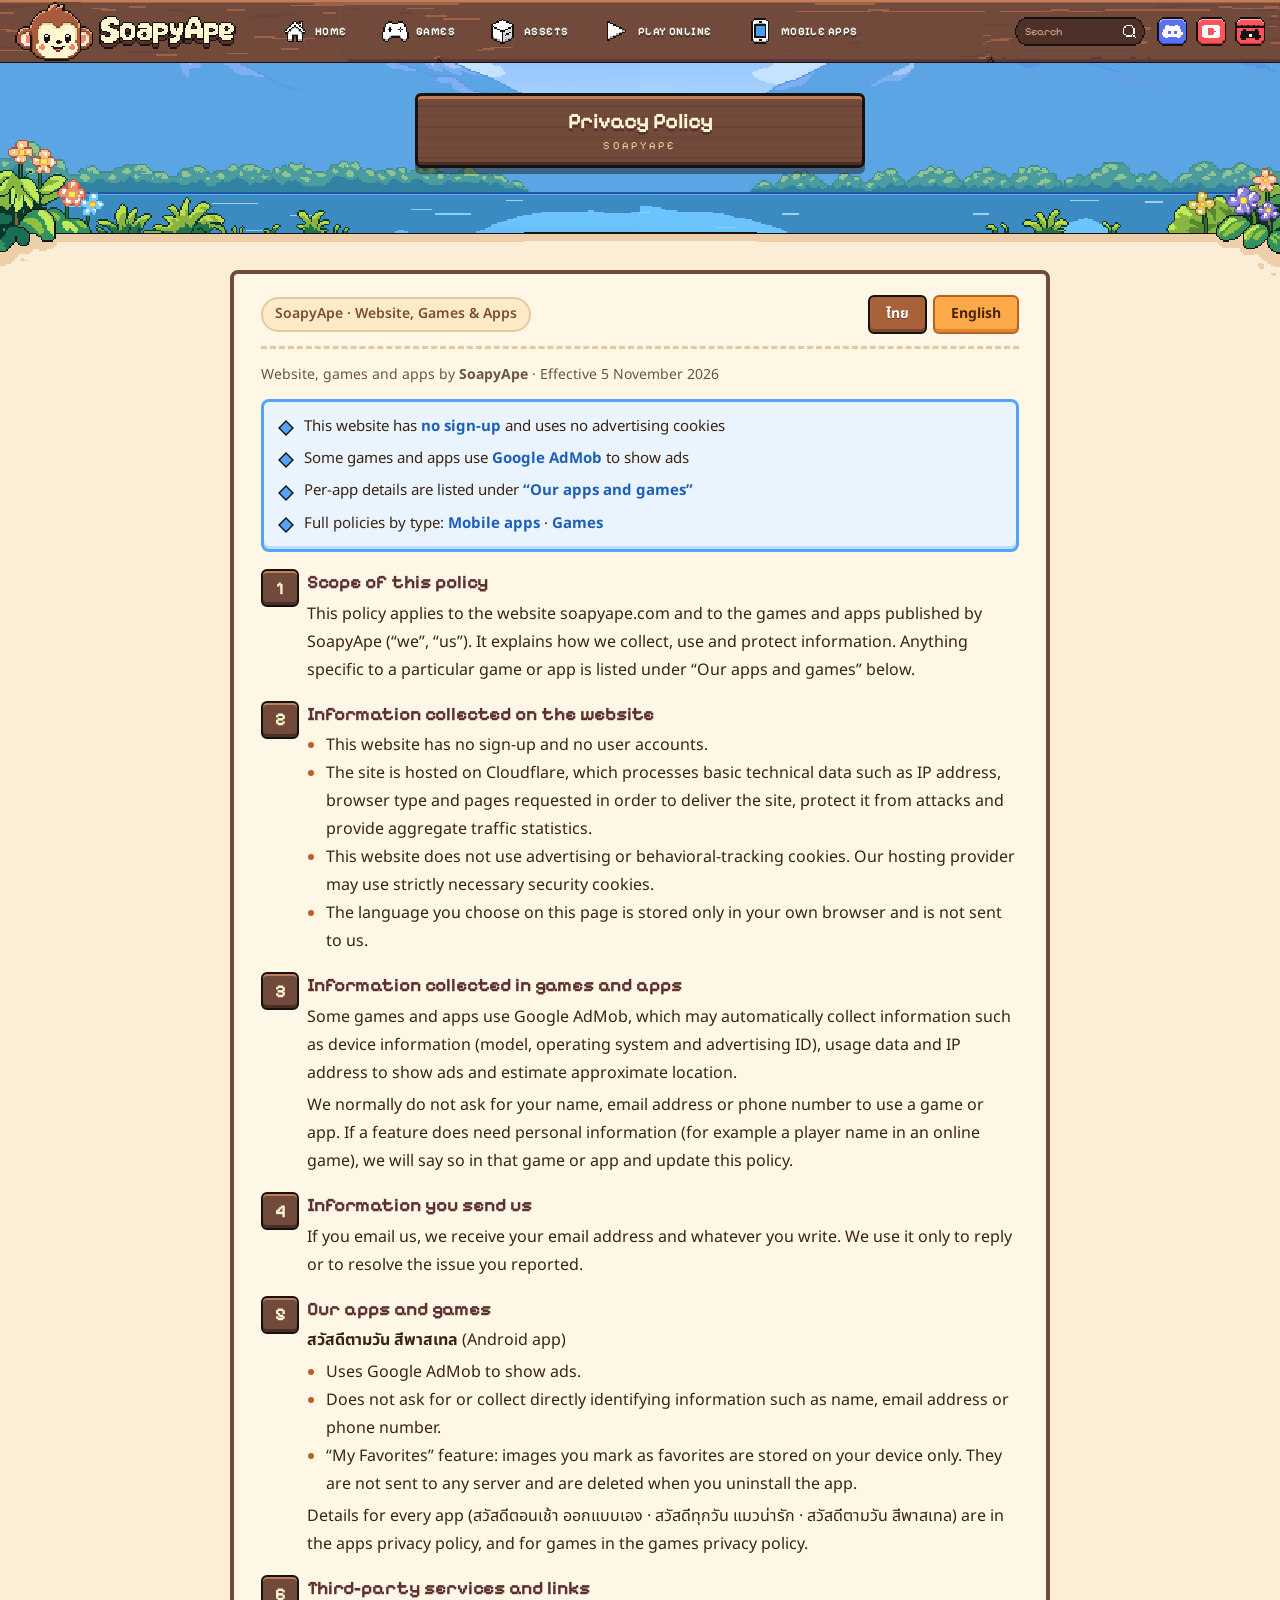
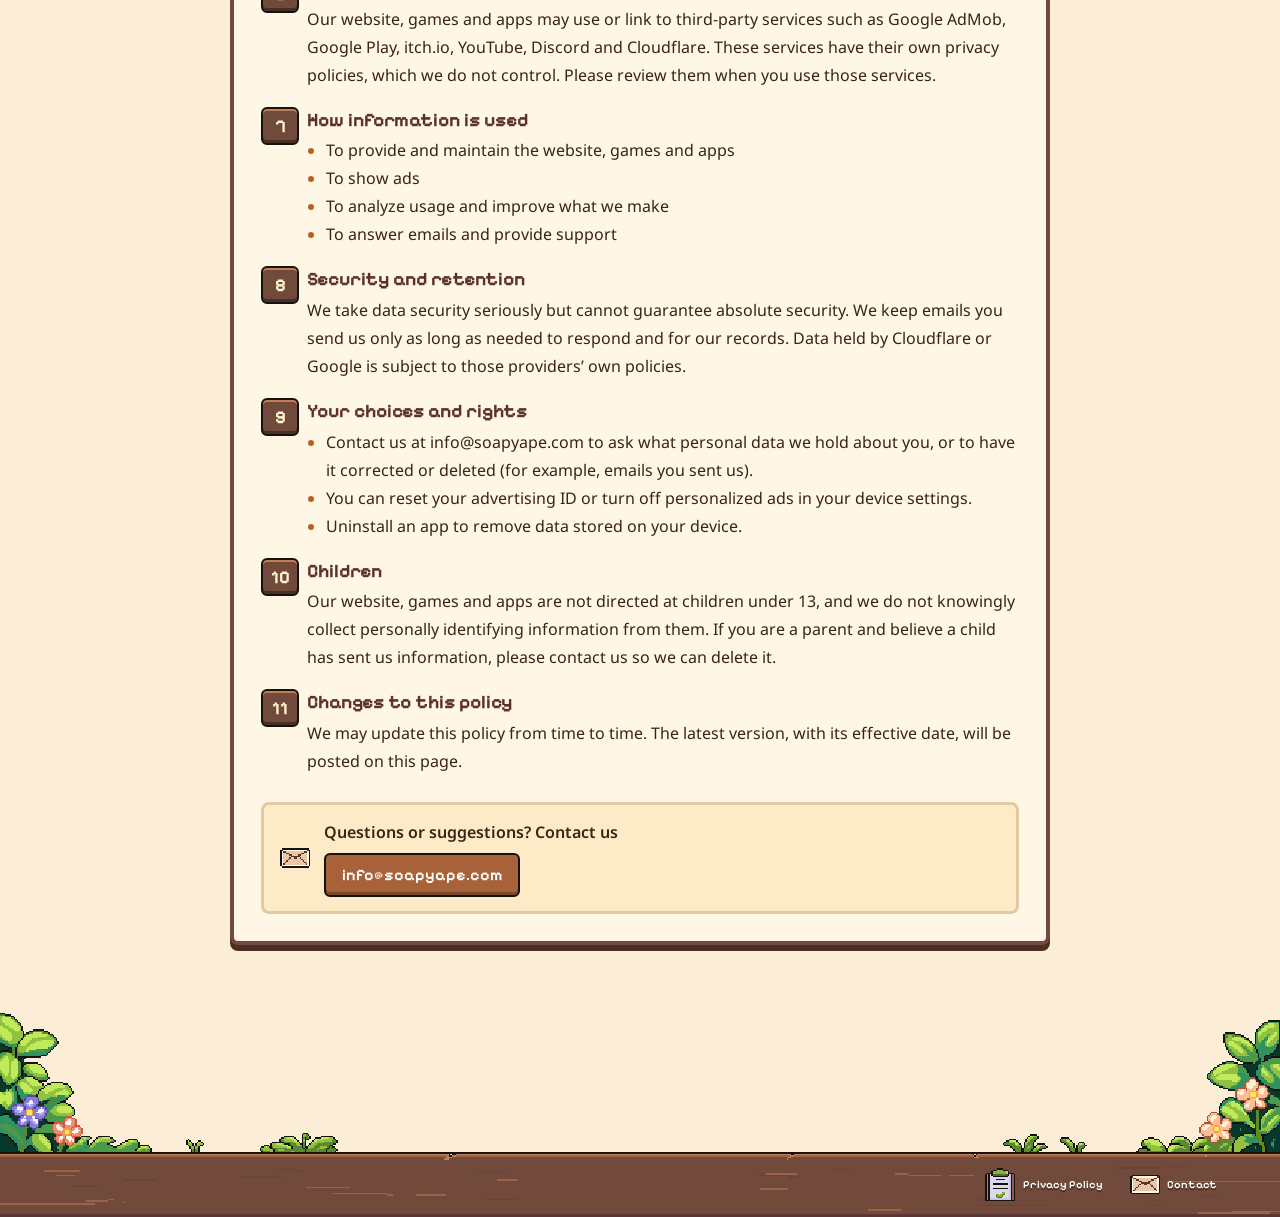
==== commit 2afa1c0f: "Cover all three live apps on the apps privacy page - Add สวัสดีทุกวัน แมวน่ารัก (com.zerzersoft.hell" ====
--- a/privacy/index.html
+++ b/privacy/index.html
@@ -64,7 +64,7 @@
         <section class="sec"><h3>ข้อมูลที่เก็บเมื่อใช้เว็บไซต์</h3><ul><li>เว็บไซต์นี้ไม่มีระบบสมัครสมาชิกหรือบัญชีผู้ใช้</li><li>เว็บโฮสต์บน Cloudflare ซึ่งประมวลผลข้อมูลทางเทคนิคพื้นฐาน เช่น ที่อยู่ IP ชนิดเบราว์เซอร์ และหน้าที่เปิดดู เพื่อให้บริการ ป้องกันการโจมตี และทำสถิติการเข้าชมแบบรวม</li><li>เว็บไซต์นี้ไม่ใช้คุกกี้โฆษณาหรือคุกกี้ติดตามพฤติกรรม ผู้ให้บริการโฮสต์อาจใช้คุกกี้ที่จำเป็นด้านความปลอดภัย</li><li>เก็บเฉพาะค่าภาษาที่คุณเลือกบนหน้านี้ไว้ในเบราว์เซอร์ของคุณเอง (ไม่ส่งมาที่เรา)</li></ul></section>
         <section class="sec"><h3>ข้อมูลที่เก็บเมื่อใช้เกมและแอป</h3><p>เกมและแอปบางตัวใช้บริการโฆษณา Google AdMob ซึ่งอาจเก็บข้อมูลโดยอัตโนมัติ เช่น ข้อมูลอุปกรณ์ (รุ่น ระบบปฏิบัติการ และรหัสโฆษณา) ข้อมูลการใช้งาน และที่อยู่ IP เพื่อแสดงโฆษณาและประมาณตำแหน่งที่ตั้งโดยคร่าว</p><p>โดยปกติเราไม่ขอชื่อ อีเมล หรือเบอร์โทรศัพท์เพื่อให้คุณใช้งานเกมหรือแอป หากฟีเจอร์ใดจำเป็นต้องใช้ข้อมูลส่วนบุคคล (เช่น ชื่อผู้เล่นในเกมออนไลน์) เราจะแจ้งไว้ในเกมหรือแอปนั้นและปรับปรุงนโยบายนี้</p></section>
         <section class="sec"><h3>ข้อมูลที่คุณส่งให้เรา</h3><p>หากคุณส่งอีเมลถึงเรา เราจะได้รับที่อยู่อีเมลและเนื้อหาที่คุณเขียน และใช้เพื่อตอบกลับหรือแก้ไขปัญหาที่คุณแจ้งเท่านั้น</p></section>
-        <section class="sec"><h3>แอปและเกมของเรา</h3><p><strong>สวัสดีตามวัน</strong> (แอป Android)</p><ul><li>ใช้ Google AdMob เพื่อแสดงโฆษณา</li><li>ไม่ขอหรือเก็บข้อมูลที่ระบุตัวตนโดยตรง เช่น ชื่อ อีเมล หรือเบอร์โทรศัพท์</li><li>ฟีเจอร์ “สิ่งที่ฉันถูกใจ”: รูปภาพที่คุณกดถูกใจถูกบันทึกไว้ในอุปกรณ์ของคุณเท่านั้น ไม่ถูกส่งไปยังเซิร์ฟเวอร์ และจะถูกลบเมื่อถอนการติดตั้งแอป</li></ul><p>ดูรายละเอียดของทุกแอป (รวมถึง <strong>สวัสดีตอนเช้า ออกแบบเอง</strong>) ได้ที่ <a href="/apps/privacy/">นโยบายความเป็นส่วนตัวของแอป</a> และของเกมที่ <a href="/games/privacy/">นโยบายความเป็นส่วนตัวของเกม</a></p></section>
+        <section class="sec"><h3>แอปและเกมของเรา</h3><p><strong>สวัสดีตามวัน สีพาสเทล</strong> (แอป Android)</p><ul><li>ใช้ Google AdMob เพื่อแสดงโฆษณา</li><li>ไม่ขอหรือเก็บข้อมูลที่ระบุตัวตนโดยตรง เช่น ชื่อ อีเมล หรือเบอร์โทรศัพท์</li><li>ฟีเจอร์ “สิ่งที่ฉันถูกใจ”: รูปภาพที่คุณกดถูกใจถูกบันทึกไว้ในอุปกรณ์ของคุณเท่านั้น ไม่ถูกส่งไปยังเซิร์ฟเวอร์ และจะถูกลบเมื่อถอนการติดตั้งแอป</li></ul><p>ดูรายละเอียดของทุกแอป (สวัสดีตอนเช้า ออกแบบเอง · สวัสดีทุกวัน แมวน่ารัก · สวัสดีตามวัน สีพาสเทล) ได้ที่ <a href="/apps/privacy/">นโยบายความเป็นส่วนตัวของแอป</a> และของเกมที่ <a href="/games/privacy/">นโยบายความเป็นส่วนตัวของเกม</a></p></section>
         <section class="sec"><h3>บริการและลิงก์ของบุคคลที่สาม</h3><p>เว็บไซต์ เกม และแอปของเราอาจใช้หรือเชื่อมไปยังบริการของบุคคลที่สาม เช่น Google AdMob, Google Play, itch.io, YouTube, Discord และ Cloudflare บริการเหล่านี้มีนโยบายความเป็นส่วนตัวของตัวเอง ซึ่งเราไม่ได้ควบคุม โปรดอ่านนโยบายของบริการเหล่านั้นเมื่อคุณใช้งาน</p></section>
         <section class="sec"><h3>การใช้ข้อมูล</h3><ul><li>เพื่อให้บริการและดูแลเว็บไซต์ เกม และแอป</li><li>เพื่อแสดงโฆษณา</li><li>เพื่อวิเคราะห์การใช้งานและพัฒนาให้ดีขึ้น</li><li>เพื่อตอบอีเมลและให้ความช่วยเหลือ</li></ul></section>
         <section class="sec"><h3>ความปลอดภัยและการเก็บรักษา</h3><p>เราให้ความสำคัญกับความปลอดภัยของข้อมูล แต่ไม่สามารถรับประกันความปลอดภัยได้อย่างสมบูรณ์ เราเก็บอีเมลที่คุณส่งมาเท่าที่จำเป็นต่อการตอบและเก็บเป็นหลักฐาน ส่วนข้อมูลที่ Cloudflare หรือ Google เก็บอยู่ภายใต้นโยบายของผู้ให้บริการนั้น</p></section>
@@ -85,7 +85,7 @@
         <section class="sec"><h3>Information collected on the website</h3><ul><li>This website has no sign-up and no user accounts.</li><li>The site is hosted on Cloudflare, which processes basic technical data such as IP address, browser type and pages requested in order to deliver the site, protect it from attacks and provide aggregate traffic statistics.</li><li>This website does not use advertising or behavioral-tracking cookies. Our hosting provider may use strictly necessary security cookies.</li><li>The language you choose on this page is stored only in your own browser and is not sent to us.</li></ul></section>
         <section class="sec"><h3>Information collected in games and apps</h3><p>Some games and apps use Google AdMob, which may automatically collect information such as device information (model, operating system and advertising ID), usage data and IP address to show ads and estimate approximate location.</p><p>We normally do not ask for your name, email address or phone number to use a game or app. If a feature does need personal information (for example a player name in an online game), we will say so in that game or app and update this policy.</p></section>
         <section class="sec"><h3>Information you send us</h3><p>If you email us, we receive your email address and whatever you write. We use it only to reply or to resolve the issue you reported.</p></section>
-        <section class="sec"><h3>Our apps and games</h3><p><strong>สวัสดีตามวัน</strong> (Android app)</p><ul><li>Uses Google AdMob to show ads.</li><li>Does not ask for or collect directly identifying information such as name, email address or phone number.</li><li>“My Favorites” feature: images you mark as favorites are stored on your device only. They are not sent to any server and are deleted when you uninstall the app.</li></ul><p>Details for every app (including <strong>สวัสดีตอนเช้า ออกแบบเอง</strong>) are in the <a href="/apps/privacy/">apps privacy policy</a>, and for games in the <a href="/games/privacy/">games privacy policy</a>.</p></section>
+        <section class="sec"><h3>Our apps and games</h3><p><strong>สวัสดีตามวัน สีพาสเทล</strong> (Android app)</p><ul><li>Uses Google AdMob to show ads.</li><li>Does not ask for or collect directly identifying information such as name, email address or phone number.</li><li>“My Favorites” feature: images you mark as favorites are stored on your device only. They are not sent to any server and are deleted when you uninstall the app.</li></ul><p>Details for every app (สวัสดีตอนเช้า ออกแบบเอง · สวัสดีทุกวัน แมวน่ารัก · สวัสดีตามวัน สีพาสเทล) are in the <a href="/apps/privacy/">apps privacy policy</a>, and for games in the <a href="/games/privacy/">games privacy policy</a>.</p></section>
         <section class="sec"><h3>Third-party services and links</h3><p>Our website, games and apps may use or link to third-party services such as Google AdMob, Google Play, itch.io, YouTube, Discord and Cloudflare. These services have their own privacy policies, which we do not control. Please review them when you use those services.</p></section>
         <section class="sec"><h3>How information is used</h3><ul><li>To provide and maintain the website, games and apps</li><li>To show ads</li><li>To analyze usage and improve what we make</li><li>To answer emails and provide support</li></ul></section>
         <section class="sec"><h3>Security and retention</h3><p>We take data security seriously but cannot guarantee absolute security. We keep emails you send us only as long as needed to respond and for our records. Data held by Cloudflare or Google is subject to those providers’ own policies.</p></section>
